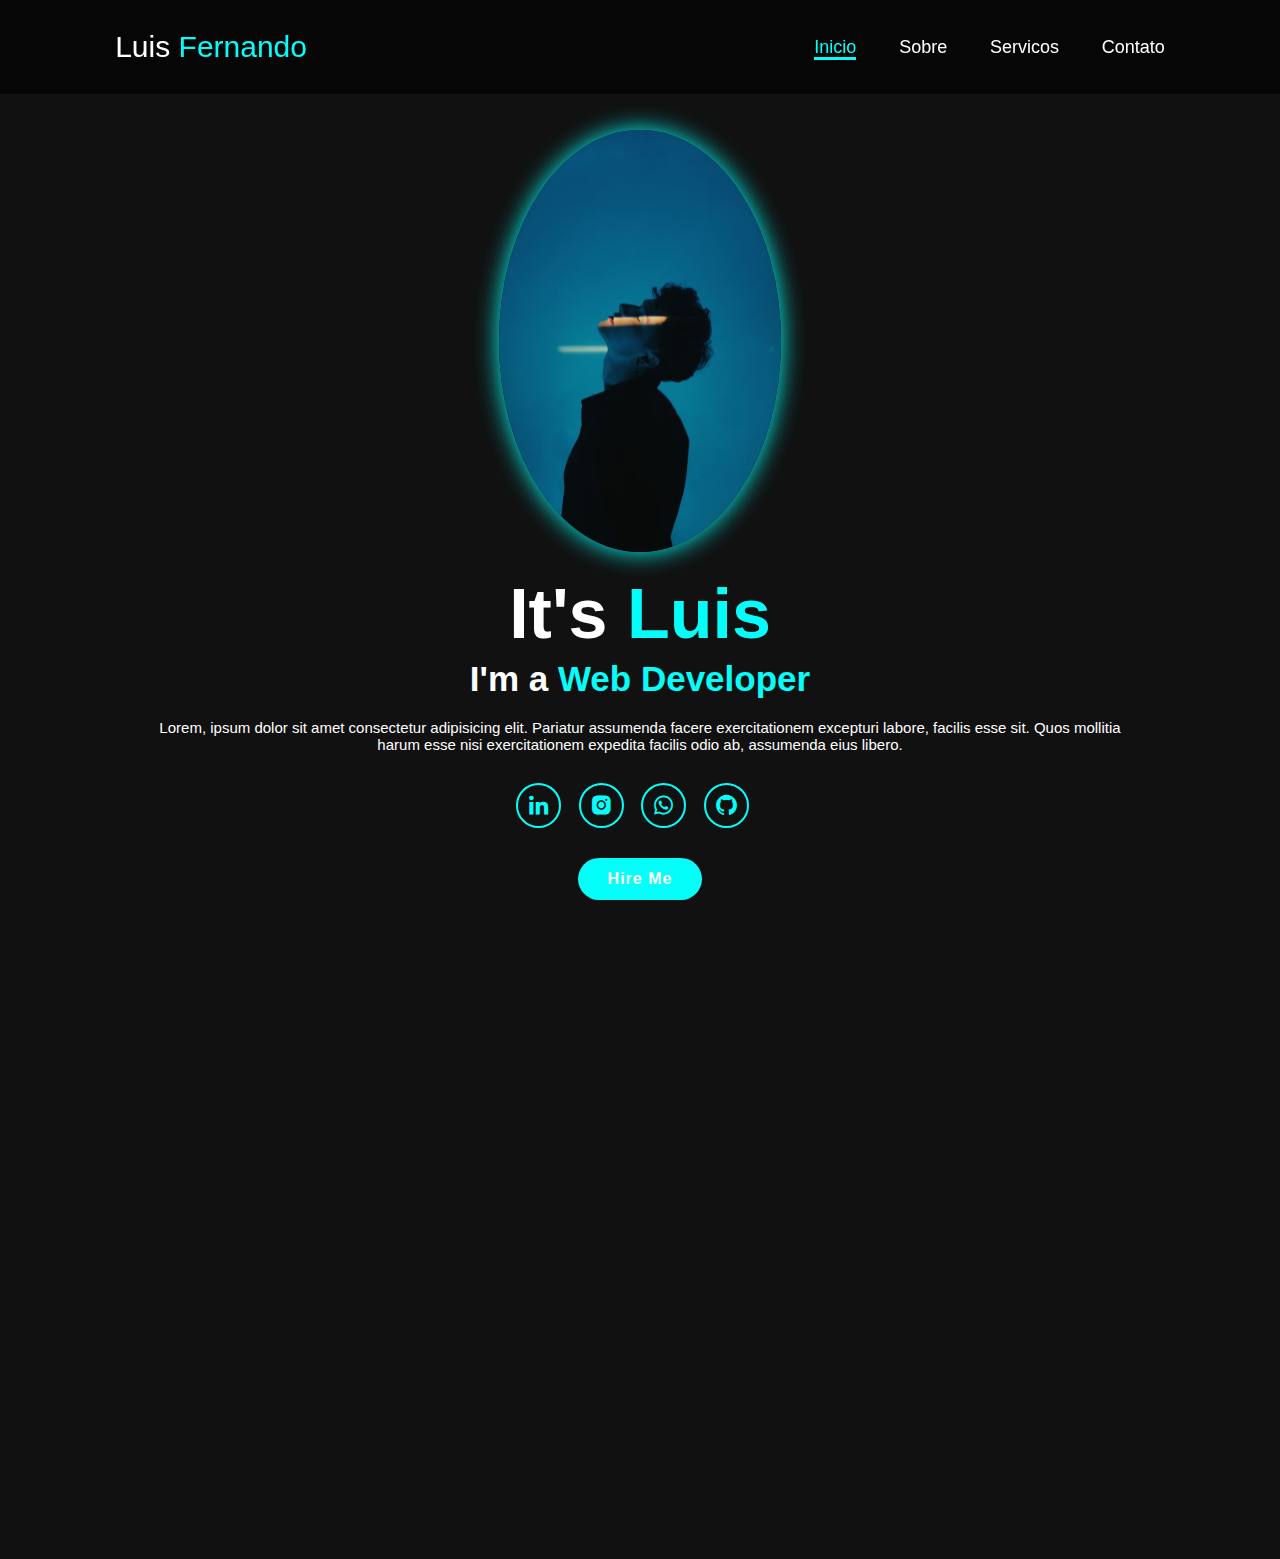
==== index.html @ 47ab7d83 "Portifólio 2.2" ====
<!DOCTYPE html>
<html lang="pt-br">
<head>
    <meta charset="UTF-8">
    <meta name="viewport" content="width=device-width, initial-scale=1.0">
    <title>Portifólio Pessoal</title>
    <link rel="stylesheet" href="./style.css">
    <link href='https://unpkg.com/boxicons@2.1.4/css/boxicons.min.css' rel='stylesheet'>
</head>
<body>
    <header class="header">
        <a href="#home" class="logo">Luis 
        <span>Fernando</span></a>

        <i class='bx bx-menu' id="menu-icon"></i>

        <nav class="navbar">
            <a href="#home" class="active">Inicio</a>
            <a href="#about">Sobre</a>
            <a href="#service">Servicos</a>
            <a href="#contact">Contato</a>

        </nav>
    </header>   
    
    <section class="home" id="home">

        <div class="home-img">
            <img src="./components/img/image.jpg" alt="">
        </div>

        <div class="home-content">
            <h1>It's <span>Luis</span></h1>
            <h3 class="text-animation">
                I'm a <span></span>
            </h3>

            <p>Lorem, ipsum dolor sit amet consectetur adipisicing elit. Pariatur assumenda facere exercitationem excepturi labore, facilis esse sit. Quos mollitia harum esse nisi exercitationem expedita facilis odio ab, assumenda eius libero.</p>

            <div class="social-icons">
                <a href="#"><i class='bx bxl-linkedin'></i></a>
                <a href="#"><i class='bx bxl-instagram-alt' ></i></a>
                <a href="#"><i class='bx bxl-whatsapp' ></i></a>
                <a href="#"><i class='bx bxl-github' ></i></a>
            </div>

            <a href="#" class="btn">Hire Me</a>
        </div>
        
    </section>

    <script> src="./script.js"</script>
</body>
</html>
---- style.css ----
*{
    margin: 0;
    padding: 0;
    box-sizing: border-box;
    text-decoration: none;
    border: none;
    outline: none;
    scroll-behavior: smooth;
    font-family: "Poppin", sans-serif; 
}

:root{
    --bg-color:#111111;
    --second-bg-color:#151515;
    --text-color:white;
    --main-color:#04fffb;
}

html{
    font-size: 62.5%;
    overflow-x: hidden;
}

body{
    background-color: var(--bg-color);
    color: var(--text-color);
}

.header{
    position: fixed;
    top: 0;
    left: 0;
    width: 100%;
    padding: 3rem 9%;
    background: rgba(0,0,0,0.6);
    backdrop-filter: blur(10px);
    display: flex;
    justify-content: space-between;
    align-items: center;
    z-index: 100;
}

.logo{
    font-size: 3rem;
    color: var(--text-color);
    font: 800;
    cursor: pointer;
    transition: 0.3 ease-in-out;
}

.logo:hover{
    transform: scale(1.1);
}

.navbar a{
    font-size: 1.8rem;
    color: #fff;
    margin-left: 4rem;
    font-weight: 500;
    transition: 0.3 ease-in-out;
    border-bottom: 3px solid transparent;
}

.navbar a:hover,
.navbar a.active{
    color: var(--main-color);
    border-bottom: 3px solid var(--main-color);
}

#menu-icon{
    font-size: 3.6rem;
    color: var(--main-color);
    display: none;
}

section{
    min-height: 100vh;
    padding: 10rem 9% 10rem;
}

.home{
    display: flex;
    justify-content: center;
    align-items: center;
    flex-direction: column;
    gap: 1rem;
}

.home-content{
    display: flex;
    justify-content: center;
    align-items: center;
    flex-direction: column;
    text-align: center;
    margin-top: 3rem;
}

span{
    color: var(--main-color);
}

.logo span{
    color: var(--main-color);
}

.home-content h3{
    margin-bottom: 2rem;
    margin-top: 1rem;
    font-size: 3.5rem;
}

.home-content h1{
    font-size: 7rem;
    font-weight: 700;
    margin-top: 1.5rem;
    line-height: 1;
}

.home-img{
    border-radius:50%;
}

.home-img img{
    position: relative;
    top: 3rem;
    width: 22vw;
    border-radius: 50%;
    box-shadow: 0 0 25px var(--main-color);
    cursor: pointer;
    transition: 0.4s ease-in-out;
}

.home-img img:hover{
    box-shadow: 0 0 50px var(--main-color),
                0 0 100px var(--main-color)    
}

.home-content p{
    font-size: 1.5rem;
    font-weight: 500;
    max-width: 1000px;
}

.social-icons a{
    display: inline-flex;
    justify-content: center;
    align-items: center;
    width: 4.5rem;
    height: 4.5rem;
    background: transparent;
    border: 0.2rem solid var(--main-color);
    font-size: 2.5rem;
    border-radius: 50%;
    color: var(--main-color);
    margin: 3rem 1.5rem 3rem 0;
    transition: 0.3s ease-in-out;
}

.social-icons a:hover{
    color: #fff;
    transform: scale(1.3) translateY(-5px);
    box-shadow: 0 0 25px var(--main-color);
   background-color: var();
}

.btn{
    display: inline-block;
    padding: 1rem 2.8rem;
    background: var(--main-color);
    border-radius: 4rem;
    font-size: 1.6rem;
    color: #fff;
    border: 2px solid transparent;
    letter-spacing: 0.1rem;
    font-weight: 600;
    transition: 0.3s ease-in-out;
    cursor: pointer;
}

.btn:hover{
    transform: scale(1.05);
    box-shadow: 0 0 25px var(--main-color);
}

.text-animation{
    font-size: 34px;
    font-weight: 600;
    min-width: 280px;
}

.text-animation:span{
    position: relative;
}

.text-animation span:before{
    content: 'Web Developer';
    color: var(--main-color);
    animation: words 20s infinite;
}

.text-animation span:after{
    content: "";
    background-color: var(--bg-color);
    position: absolute;
    width: calc(100%+8px);
    height: 100%;
    border-left: 3px solid var(--bg-color);
    right:-8px;
    animation: cursor 0.6s infinite, typing 20s steps (25) infinite ;
}

@keyframes cursor{
    to{
        border-left: 2px solid var(--main-color);
    }
}

@keyframes words{
    0%,
    20%{
        content:'Front End';
    }
    21%,
    40%{
        content: "Grapphic Designer";
    }
    41%,
    60%{
        content: "UI / UX Designer";
    }
    61%,
    80%{
        content: "Content Manager";
    }
    81%,
    100%{
        content: "Software Tester";
    }
}

@keyframes typing{
    10%,
    15%,
    30%,
    35%,
    50%,
    55%,
    70%,
    90%,
    95%{
        width: 0;
    }
    5%,
    20%,
    25%,
    40%,
    45%,
    60%,
    65%,
    80%,
    85%{
        width: calc(100% + 8px);
    }
}
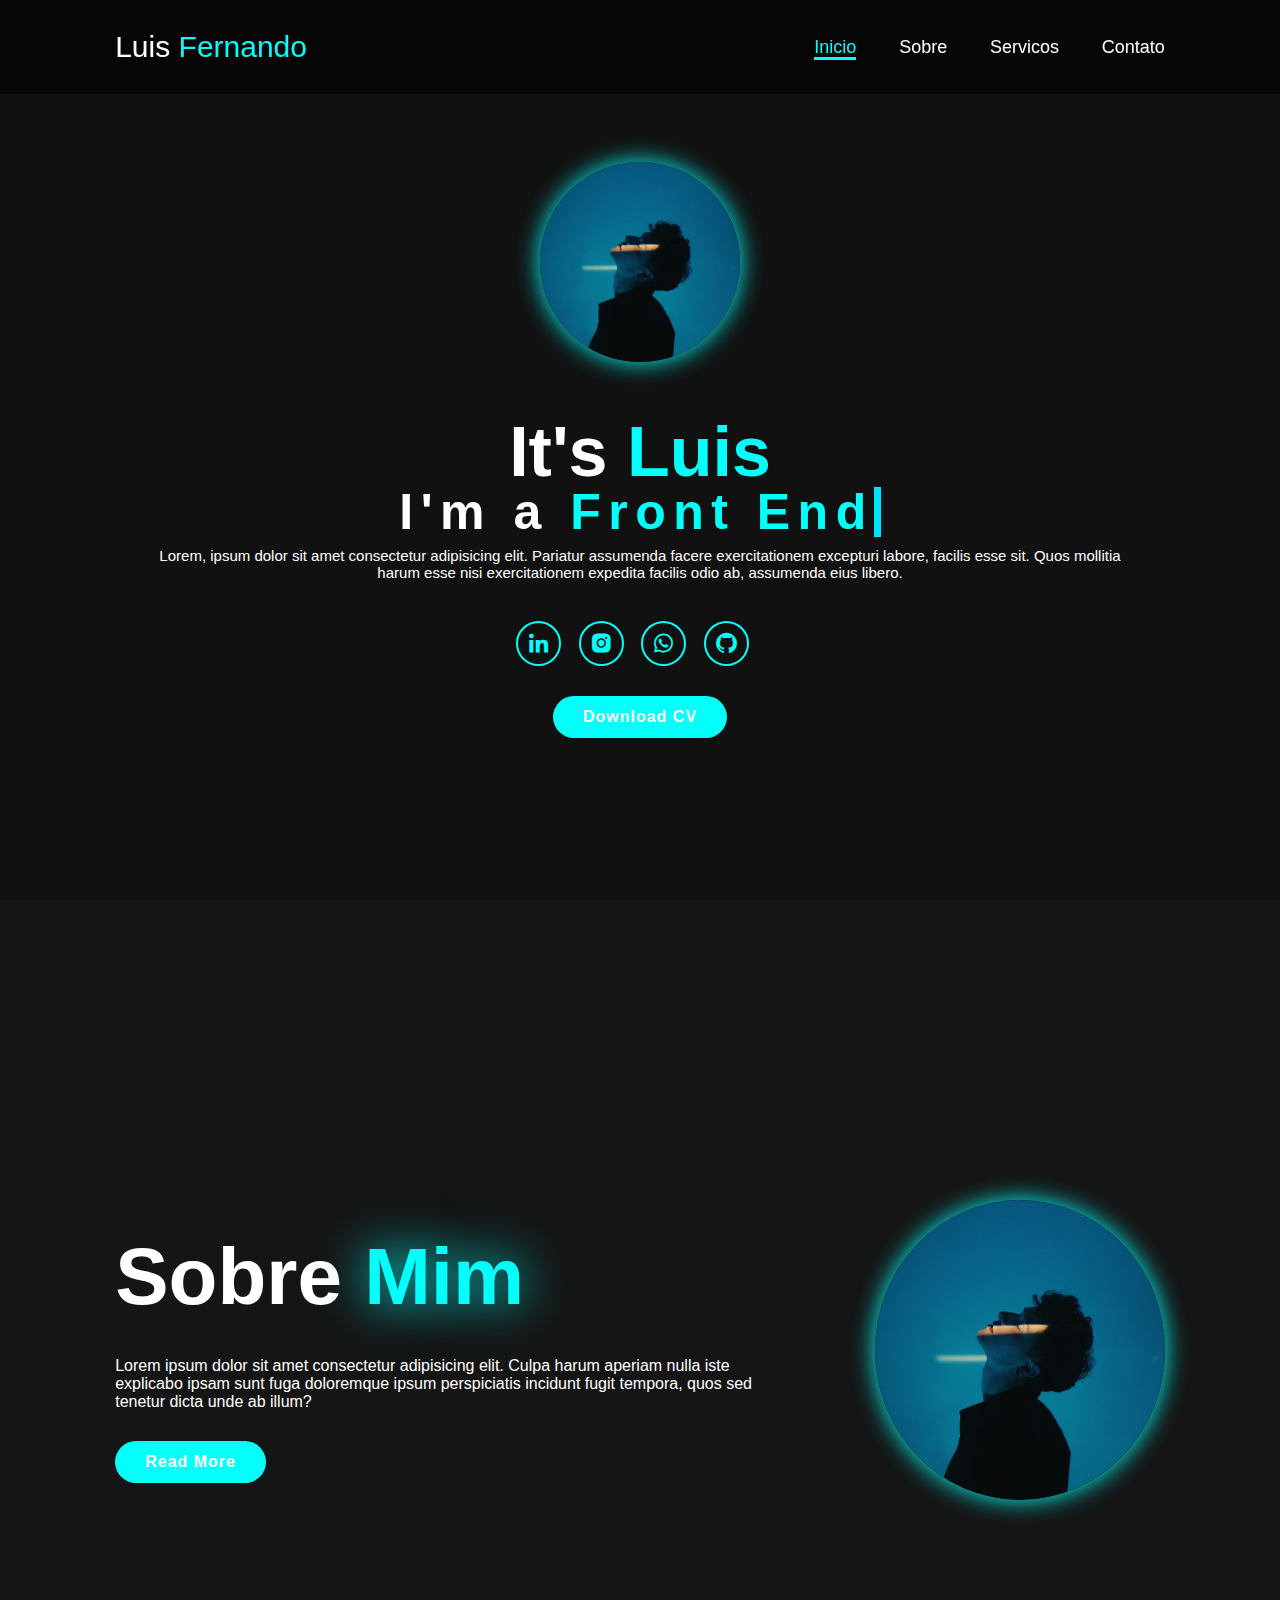
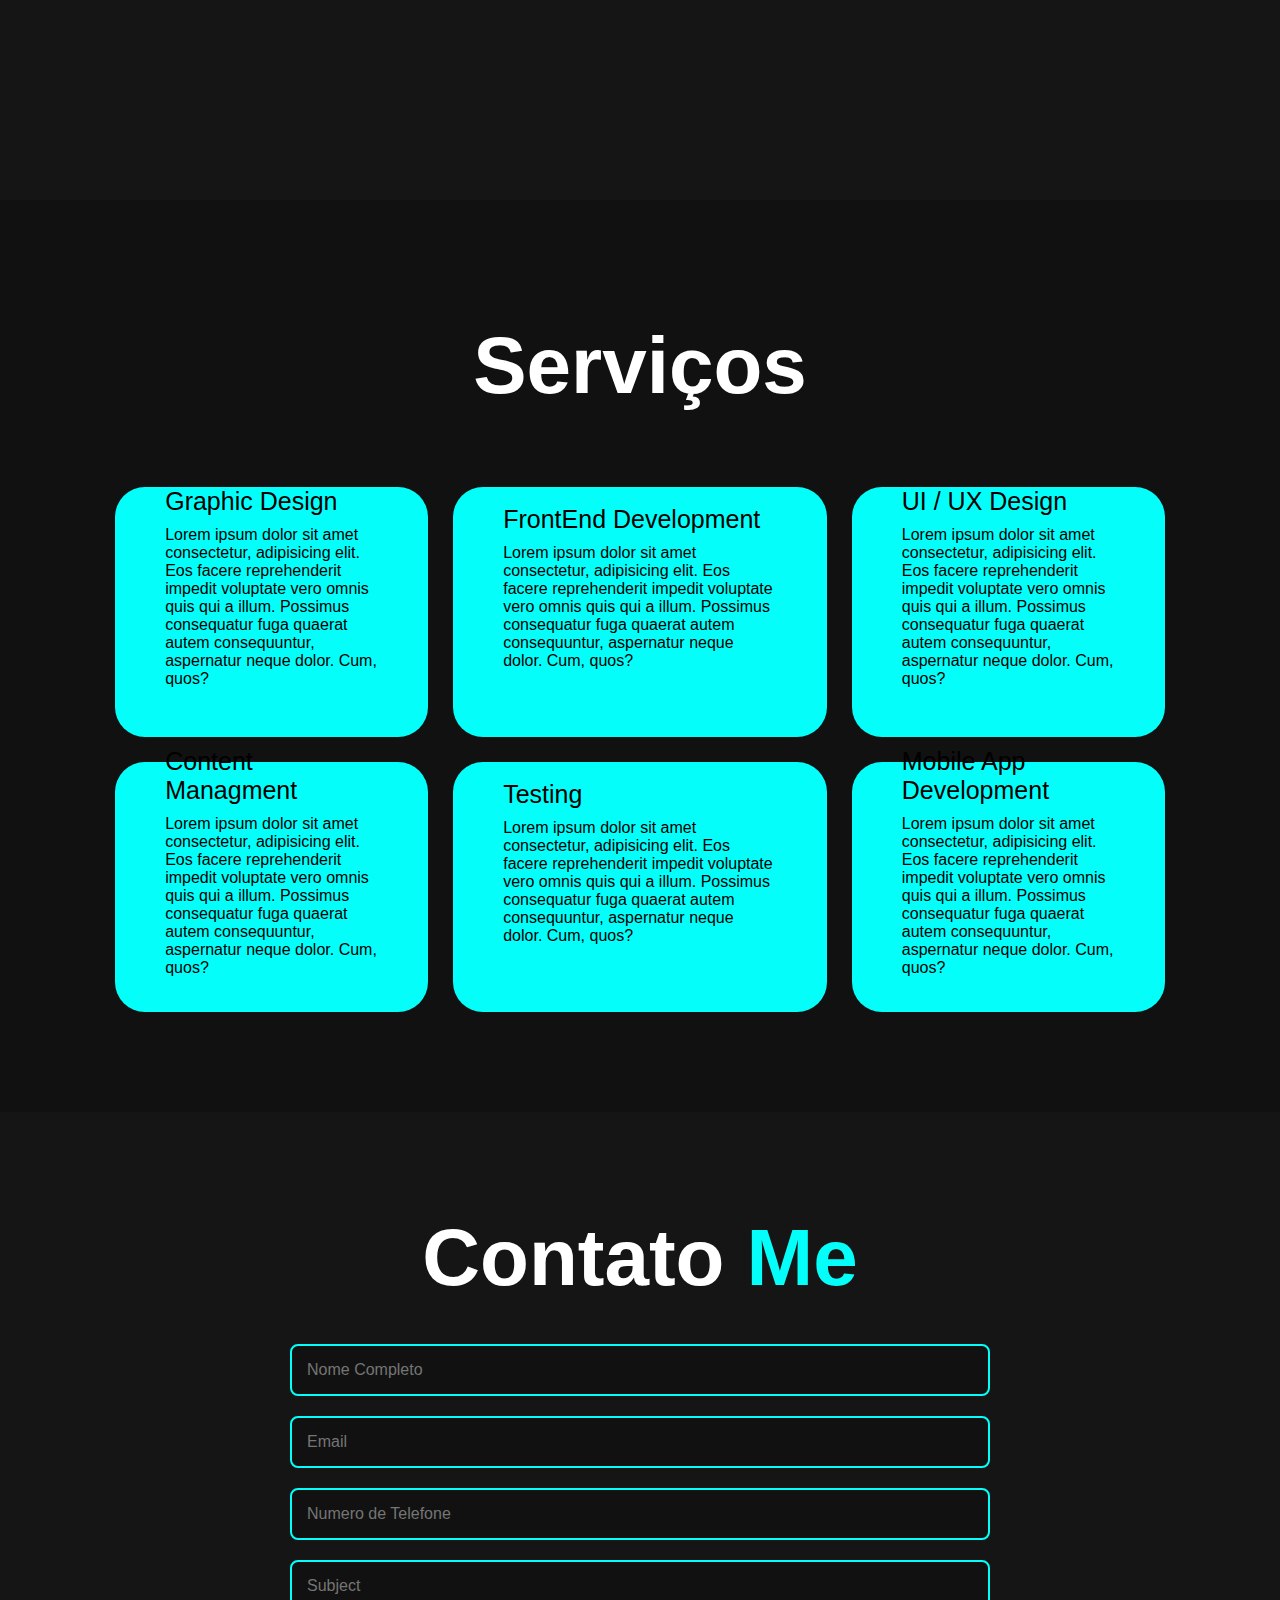
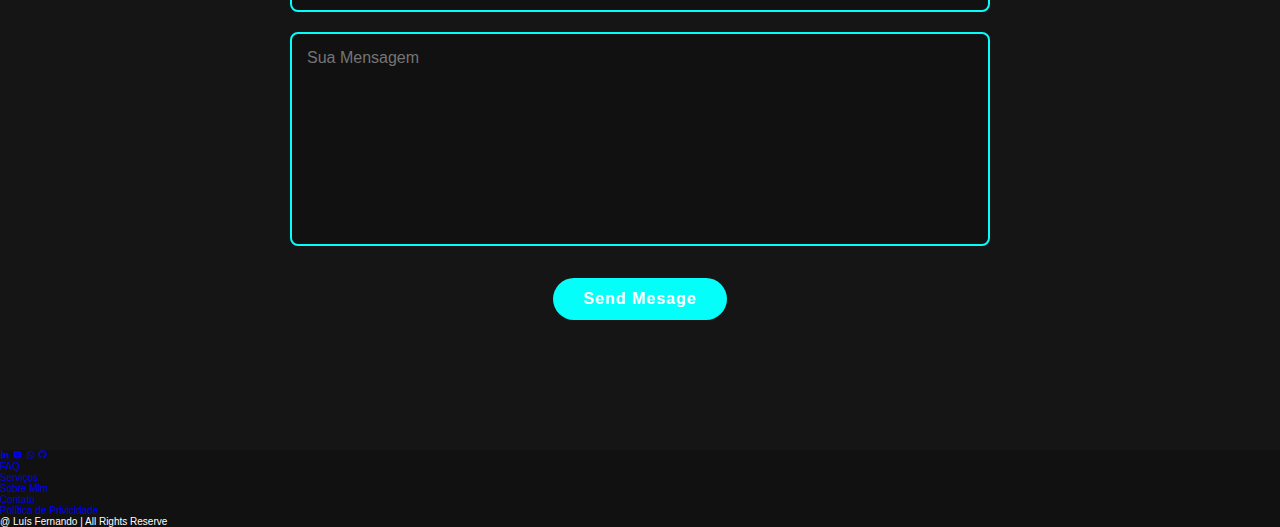
==== commit 2dc27675: "Portifolio 2.4" ====
--- a/index.html
+++ b/index.html
@@ -31,10 +31,10 @@
 
         <div class="home-content">
             <h1>It's <span>Luis</span></h1>
-            <h3 class="text-animation">
-                I'm a <span></span>
-            </h3>
-
+            <div class="text-animation">
+                <h1>I'm a<span> Front End</span></h1>
+            </div>
+           
             <p>Lorem, ipsum dolor sit amet consectetur adipisicing elit. Pariatur assumenda facere exercitationem excepturi labore, facilis esse sit. Quos mollitia harum esse nisi exercitationem expedita facilis odio ab, assumenda eius libero.</p>
 
             <div class="social-icons">
@@ -44,11 +44,137 @@
                 <a href="#"><i class='bx bxl-github' ></i></a>
             </div>
 
-            <a href="#" class="btn">Hire Me</a>
+            <a href="#" class="btn">Download CV</a>
         </div>
         
     </section>
 
+    <section class="about" id="about">
+        <div class="about-content">
+            <h2 class="heading">Sobre <span>Mim</span></h2>
+            <h3 class="text-animation">
+                <span></span>
+            </h3>
+            <p>Lorem ipsum dolor sit amet consectetur adipisicing elit. Culpa harum aperiam nulla iste explicabo ipsam sunt fuga doloremque ipsum perspiciatis incidunt fugit tempora, quos sed tenetur dicta unde ab illum?</p>
+            <a href="#" class="btn"> Read More</a>
+        </div>
+        <div class="about-img">
+            <img src="./components/img/image.jpg" alt="">
+        </div>
+    </section>
+                    
+    <section class="services" id="services">
+        <br><h2 class="servicos"> Serviços</h2></br>
+        <div class="services-container">
+            <div class="services-box">
+                <div class="services-info">
+                    <h4>Graphic Design</h4>
+                    <p>Lorem ipsum dolor sit amet consectetur, adipisicing elit. Eos facere reprehenderit impedit voluptate vero omnis quis qui a illum. Possimus consequatur fuga quaerat autem consequuntur, aspernatur neque dolor. Cum, quos?</p>
+                </div>
+            </div>
+        </div>
+
+        <div class="services-container">
+            <div class="services-box">
+                <div class="services-info">
+                    <h4>FrontEnd Development</h4>
+                    <p>Lorem ipsum dolor sit amet consectetur, adipisicing elit. Eos facere reprehenderit impedit voluptate vero omnis quis qui a illum. Possimus consequatur fuga quaerat autem consequuntur, aspernatur neque dolor. Cum, quos?</p>
+                </div>
+            </div>
+        </div>
+
+        <div class="services-container">
+            <div class="services-box">
+                <div class="services-info">
+                    <h4>UI / UX Design</h4>
+                    <p>Lorem ipsum dolor sit amet consectetur, adipisicing elit. Eos facere reprehenderit impedit voluptate vero omnis quis qui a illum. Possimus consequatur fuga quaerat autem consequuntur, aspernatur neque dolor. Cum, quos?</p>
+                </div>
+            </div>
+        </div>
+
+        <div class="services-container">
+            <div class="services-box">
+                <div class="services-info">
+                    <h4>Content Managment</h4>
+                    <p>Lorem ipsum dolor sit amet consectetur, adipisicing elit. Eos facere reprehenderit impedit voluptate vero omnis quis qui a illum. Possimus consequatur fuga quaerat autem consequuntur, aspernatur neque dolor. Cum, quos?</p>
+                </div>
+            </div>
+        </div>
+
+        <div class="services-container">
+            <div class="services-box">
+                <div class="services-info">
+                    <h4>Testing</h4>
+                    <p>Lorem ipsum dolor sit amet consectetur, adipisicing elit. Eos facere reprehenderit impedit voluptate vero omnis quis qui a illum. Possimus consequatur fuga quaerat autem consequuntur, aspernatur neque dolor. Cum, quos?</p>
+                </div>
+            </div>
+        </div>
+
+        <div class="services-container">
+            <div class="services-box">
+                <div class="services-info">
+                    <h4>Mobile App Development</h4>
+                    <p>Lorem ipsum dolor sit amet consectetur, adipisicing elit. Eos facere reprehenderit impedit voluptate vero omnis quis qui a illum. Possimus consequatur fuga quaerat autem consequuntur, aspernatur neque dolor. Cum, quos?</p>
+                </div>
+            </div>
+        </div>
+    </section>
+
+    <section class="contact" id="contact">
+
+        <h2 class="heading">Contato <span>Me</span></h2>
+
+        <form action="#">
+            <div class="input-box">
+                <input type="text" placeholder="Nome Completo">
+                <input type="email" placeholder="Email">
+            </div>
+
+            <div class="input-box">
+                <input type="number" placeholder="Numero de Telefone">
+                <input type="text" placeholder="Subject">
+            </div>
+
+            <textarea name="" id="" cols="30" rows="10" 
+            placeholder="Sua Mensagem"></textarea>
+            <input type="submit" value="Send Mesage" class="btn">
+        </form>
+    </section>
+
+    <footer class="footer">
+        <div class="social">
+            <a href="#"><i class='bx bxl-linkedin'></i></a>
+                <a href="#"><i class='bx bxl-instagram-alt' ></i></a>
+                <a href="#"><i class='bx bxl-whatsapp' ></i></a>
+                <a href="#"><i class='bx bxl-github' ></i></a>
+        </div>
+
+        <ul class="list">
+           <li>
+            <a href="#">FAQ</a>
+           </li>
+
+           <li>
+            <a href="#">Serviços</a>
+           </li>
+
+           <li>
+            <a href="#">Sobre Mim</a>
+           </li>
+
+           <li>
+            <a href="#">Contato</a>
+           </li>
+
+           <li>
+            <a href="#">Política de Privicidade</a>
+           </li>
+        </ul>
+        <p class="copyright">
+            @ Luís Fernando |  All Rights Reserve
+        </p>
+    </footer>
+
     <script> src="./script.js"</script>
 </body>
 </html>--- a/style.css
+++ b/style.css
@@ -1,4 +1,4 @@
-*{
+* {
     margin: 0;
     padding: 0;
     box-sizing: border-box;
@@ -6,33 +6,33 @@
     border: none;
     outline: none;
     scroll-behavior: smooth;
-    font-family: "Poppin", sans-serif; 
-}
-
-:root{
-    --bg-color:#111111;
-    --second-bg-color:#151515;
-    --text-color:white;
-    --main-color:#04fffb;
-}
-
-html{
+    font-family: "Poppin", sans-serif;
+}
+
+:root {
+    --bg-color: #111111;
+    --second-bg-color: #151515;
+    --text-color: white;
+    --main-color: #04fffb;
+}
+
+html {
     font-size: 62.5%;
     overflow-x: hidden;
 }
 
-body{
+body {
     background-color: var(--bg-color);
     color: var(--text-color);
 }
 
-.header{
+.header {
     position: fixed;
     top: 0;
     left: 0;
     width: 100%;
     padding: 3rem 9%;
-    background: rgba(0,0,0,0.6);
+    background: rgba(0, 0, 0, 0.6);
     backdrop-filter: blur(10px);
     display: flex;
     justify-content: space-between;
@@ -40,7 +40,7 @@
     z-index: 100;
 }
 
-.logo{
+.logo {
     font-size: 3rem;
     color: var(--text-color);
     font: 800;
@@ -48,11 +48,11 @@
     transition: 0.3 ease-in-out;
 }
 
-.logo:hover{
+.logo:hover {
     transform: scale(1.1);
 }
 
-.navbar a{
+.navbar a {
     font-size: 1.8rem;
     color: #fff;
     margin-left: 4rem;
@@ -62,23 +62,23 @@
 }
 
 .navbar a:hover,
-.navbar a.active{
+.navbar a.active {
     color: var(--main-color);
     border-bottom: 3px solid var(--main-color);
 }
 
-#menu-icon{
+#menu-icon {
     font-size: 3.6rem;
     color: var(--main-color);
     display: none;
 }
 
-section{
+section {
     min-height: 100vh;
     padding: 10rem 9% 10rem;
 }
 
-.home{
+.home {
     display: flex;
     justify-content: center;
     align-items: center;
@@ -86,7 +86,7 @@
     gap: 1rem;
 }
 
-.home-content{
+.home-content {
     display: flex;
     justify-content: center;
     align-items: center;
@@ -95,53 +95,56 @@
     margin-top: 3rem;
 }
 
-span{
-    color: var(--main-color);
-}
-
-.logo span{
-    color: var(--main-color);
-}
-
-.home-content h3{
+span {
+    color: var(--main-color);
+}
+
+.logo span {
+    color: var(--main-color);
+}
+
+.home-content h3 {
     margin-bottom: 2rem;
     margin-top: 1rem;
     font-size: 3.5rem;
 }
 
-.home-content h1{
+.home-content h1 {
     font-size: 7rem;
     font-weight: 700;
     margin-top: 1.5rem;
     line-height: 1;
 }
 
-.home-img{
-    border-radius:50%;
-}
-
-.home-img img{
-    position: relative;
-    top: 3rem;
-    width: 22vw;
-    border-radius: 50%;
+.home-img {
+    width: 200px; /* Define o tamanho do container da imagem */
+    height: 200px; /* Define o tamanho do container da imagem */
+    overflow: hidden; /* Garante que a imagem se ajuste ao container */
+    border-radius: 50%; /* Torna o container circular */
     box-shadow: 0 0 25px var(--main-color);
+    transition: 0.4s ease-in-out;
+}
+
+.home-img img {
+    width: 100%; /* Garante que a imagem ocupe todo o container */
+    height: 100%; 
+    object-fit: cover; 
     cursor: pointer;
-    transition: 0.4s ease-in-out;
-}
-
-.home-img img:hover{
+}
+
+.home-img:hover{
     box-shadow: 0 0 50px var(--main-color),
-                0 0 100px var(--main-color)    
-}
-
-.home-content p{
+                0 0 100px var(--main-color);
+}
+
+.home-content p {
     font-size: 1.5rem;
     font-weight: 500;
     max-width: 1000px;
-}
-
-.social-icons a{
+    padding: 10px;
+}
+
+.social-icons a {
     display: inline-flex;
     justify-content: center;
     align-items: center;
@@ -156,14 +159,14 @@
     transition: 0.3s ease-in-out;
 }
 
-.social-icons a:hover{
+.social-icons a:hover {
     color: #fff;
     transform: scale(1.3) translateY(-5px);
     box-shadow: 0 0 25px var(--main-color);
-   background-color: var();
-}
-
-.btn{
+    background-color: var();
+}
+
+.btn {
     display: inline-block;
     padding: 1rem 2.8rem;
     background: var(--main-color);
@@ -177,88 +180,221 @@
     cursor: pointer;
 }
 
-.btn:hover{
+.btn:hover {
     transform: scale(1.05);
     box-shadow: 0 0 25px var(--main-color);
 }
 
-.text-animation{
-    font-size: 34px;
-    font-weight: 600;
-    min-width: 280px;
-}
-
-.text-animation:span{
-    position: relative;
-}
-
-.text-animation span:before{
-    content: 'Web Developer';
-    color: var(--main-color);
-    animation: words 20s infinite;
-}
-
-.text-animation span:after{
-    content: "";
+.text-animation h1 {
+    font-size: 50px;
+    overflow: hidden;
+    /* Ensures the content is hidden until revealed */
+    border-right: .15em solid rgb(0, 225, 255);
+    /* Cursor effect */
+    white-space: nowrap;
+    /* Prevents text from wrapping */
+    margin: 0 auto;
+    /* Keeps the element centered */
+    letter-spacing: .15em;
+    /* Adds some space between letters */
+    animation: typing 3.5s steps(30, end), blink-caret 0.75s step-end 6, cursor-fade 1s forwards 4.5s;
+}
+
+@keyframes typing {
+    from {
+        width: 0;
+    }
+
+    to {
+        width: 100%;
+    }
+}
+
+@keyframes blink-caret {
+
+    from,
+    to {
+        border-color: transparent;
+    }
+
+    50% {
+        border-color: rgb(0, 213, 255);
+    }
+}
+
+@keyframes cursor-fade {
+    from {
+        border-right-color: var(--main-color);
+    }
+
+    to {
+        border-right-color: transparent;
+    }
+}
+
+.about {
+    display: flex;
+    justify-content: center;
+    align-items: center;
+    gap: 10rem;
+    background: var(--second-bg-color);
+    color: #fff;
+}
+
+.about h2 span {
+    color: var(--main-color);
+    text-shadow: 0 0 50px var(--main-color);
+}
+
+.about-img {
+    width: 50vw; /* Define o tamanho do container como 50% da largura da viewport */
+    height: 50vw; /* Define a altura do container como 50% da largura da viewport */
+    max-width: 300px; /* Define o tamanho máximo do container */
+    max-height: 300px; 
+    overflow: hidden; /* Garante que a imagem se ajuste ao container */
+    border-radius: 50%; /* Torna o container circular */
+    box-shadow: 0 0 25px var(--main-color);
+    transition: 0.4s ease-in-out;
+}
+
+.about-img img {
+    width: 100%; /* Garante que a imagem ocupe todo o container */
+    height: 100%;
+    border-radius: 50%;
+    object-fit: cover; 
+}
+
+.about-img:hover{
+    box-shadow: 0 0 50px var(--main-color),
+                0 0 100px var(--main-color);
+}
+
+@media (max-width: 600px) {
+    .about-img {
+      width: 80vw; /* Ajusta o tamanho do container para 80% da largura da viewport em telas menores */
+      height: 80vw; /* Ajusta a altura do container para 80% da largura da viewport em telas menores */
+    }
+  }
+
+.heading{
+    text-align: center;
+    font-size: 8rem;
+}
+
+.about-content h2{
+    text-align: left;
+    line-height: 1.5;
+}
+
+.about-content h3{
+    font-size: 2.6rem;
+}
+
+.about-content p{
+    font-size: 1.6rem;
+    margin: 2rem 0 3rem;
+}
+
+::-webkit-scrollbar{
+    width: 5px;
+}
+
+::-webkit-scrollbar-thumb{
+    background-color: var(--main-color);
+}
+
+::-webkit-scrollbar-track{
     background-color: var(--bg-color);
-    position: absolute;
-    width: calc(100%+8px);
-    height: 100%;
-    border-left: 3px solid var(--bg-color);
-    right:-8px;
-    animation: cursor 0.6s infinite, typing 20s steps (25) infinite ;
-}
-
-@keyframes cursor{
-    to{
-        border-left: 2px solid var(--main-color);
-    }
-}
-
-@keyframes words{
-    0%,
-    20%{
-        content:'Front End';
-    }
-    21%,
-    40%{
-        content: "Grapphic Designer";
-    }
-    41%,
-    60%{
-        content: "UI / UX Designer";
-    }
-    61%,
-    80%{
-        content: "Content Manager";
-    }
-    81%,
-    100%{
-        content: "Software Tester";
-    }
-}
-
-@keyframes typing{
-    10%,
-    15%,
-    30%,
-    35%,
-    50%,
-    55%,
-    70%,
-    90%,
-    95%{
-        width: 0;
-    }
-    5%,
-    20%,
-    25%,
-    40%,
-    45%,
-    60%,
-    65%,
-    80%,
-    85%{
-        width: calc(100% + 8px);
-    }
-}+    width: 50px;
+}
+
+.servicos{
+    margin: 20px;
+    text-align: center;
+    font-size: 8rem;
+}
+.services{
+    display: grid;
+    grid-template-columns: repeat(3,1fr);
+    align-items: center;
+    gap: 2.5rem;
+}
+
+.services h2{
+    margin-bottom: 5rem;
+    color: #fff;
+}
+
+.services-box{
+    background-color: var(--main-color);
+    color: #000;
+    height: 250px;
+    border-radius: 3rem;
+    cursor: pointer;
+    transition: 0.3s ease-in-out;
+}
+
+.services-box:hover{
+    background: rgb(0, 0, 0);
+    color: var(--main-color);
+    transform: scale(1.03);
+}
+
+.services-box .services-info{
+    display: flex;
+    flex-direction: column;
+    text-align: left;
+    max-height: 200px;
+    justify-content: center;
+    align-items: baseline;
+    padding: 5rem;
+}
+
+.services-info h4{
+    font-size: 2.5rem;
+    font-weight: 500;
+    margin-bottom: 1rem;
+}
+
+.services-info p{
+    font-size: 1.6rem;
+}
+
+.contact{
+    background-color: var(--second-bg-color);
+}
+
+.contact h2{
+    margin-bottom: 3rem;
+    color: #fff;
+}
+
+.contact form{
+    max-width: 70rem;
+    margin: 1rem auto;
+    text-align: center;
+    margin-bottom: 3rem;
+}
+
+.contact form .input-box{
+    display: flex;
+    justify-content: center;
+    flex-wrap: wrap;
+}
+
+.contact form .input-box input,
+.contact form textarea{
+    width: 100%;
+    padding: 1.5rem;
+    font-size: 1.6rem;
+    color: var(--text-color);
+    background: var(--bg-color);
+    border-radius: 0.8rem;
+    border: 2px solid var(--main-color);
+    margin: 1rem 0;
+    resize: none;
+}
+
+.contact form .btn{
+    margin-top: 2rem;
+}
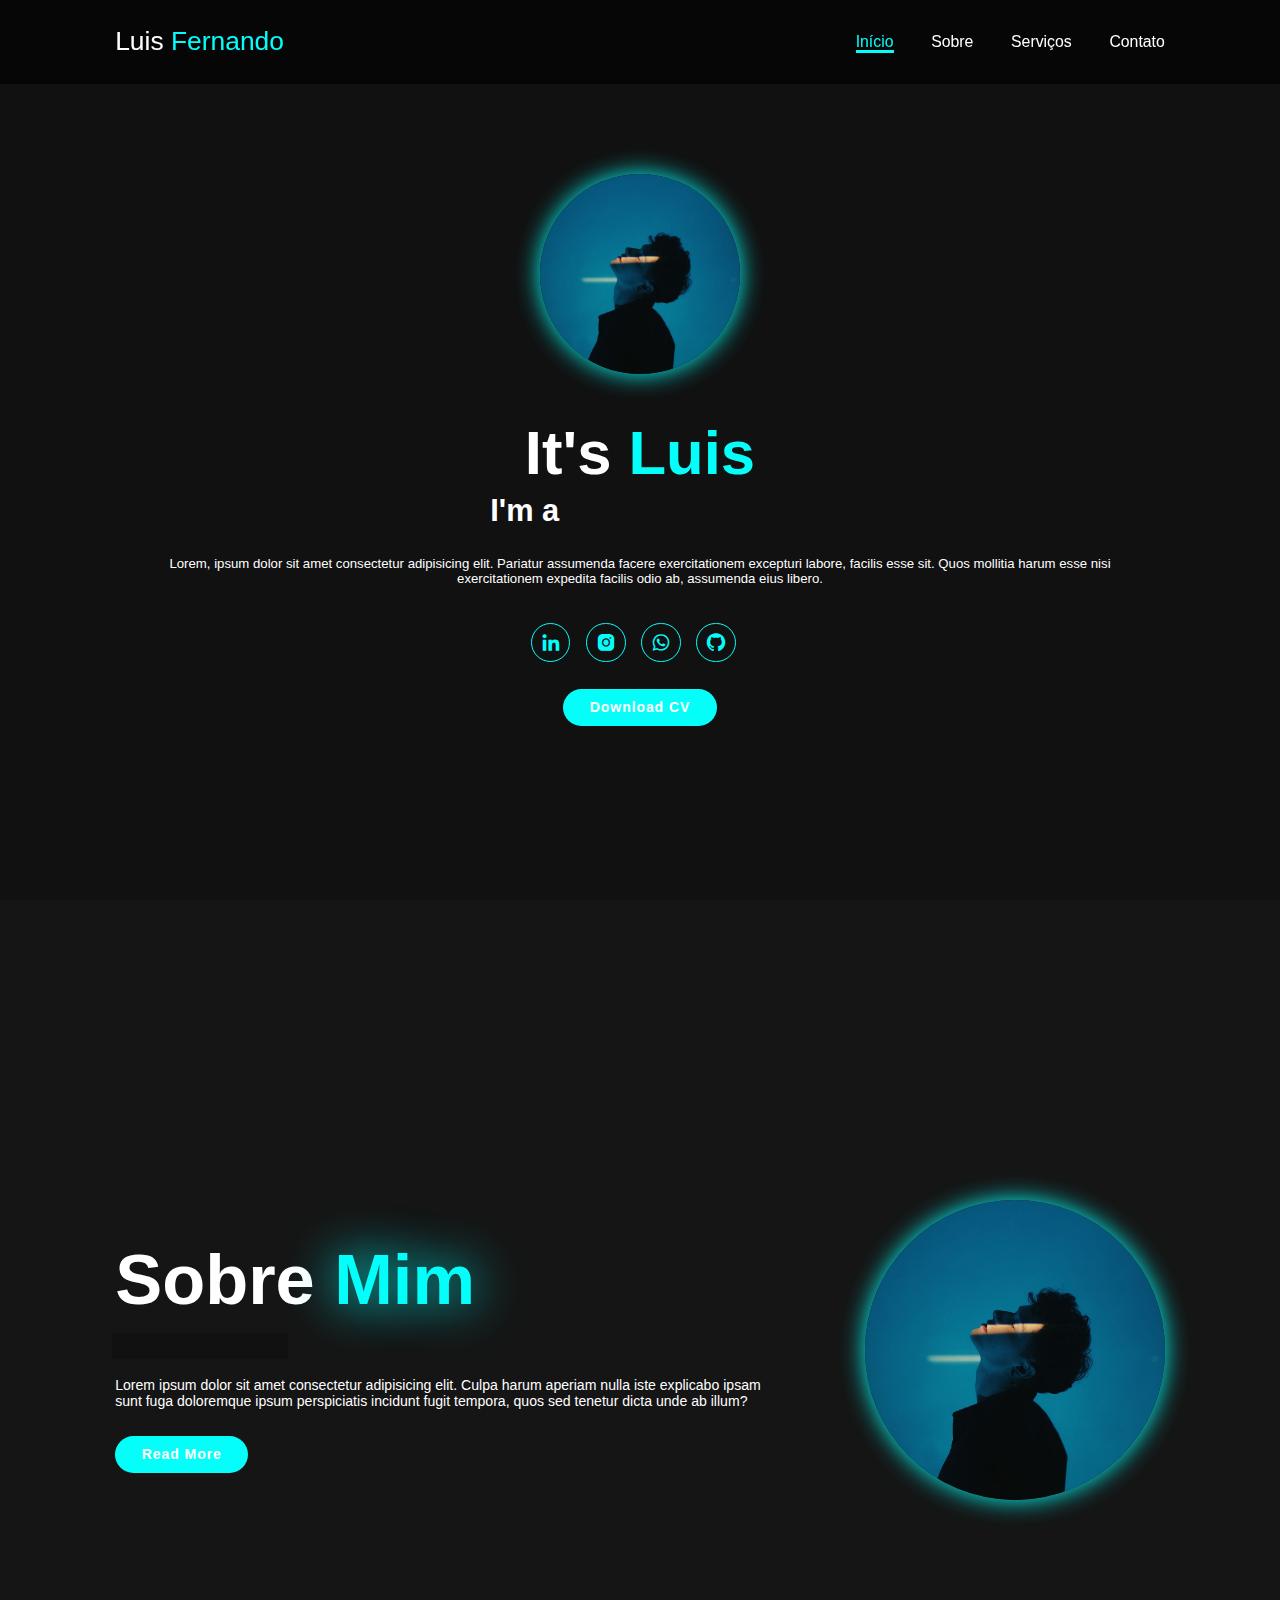
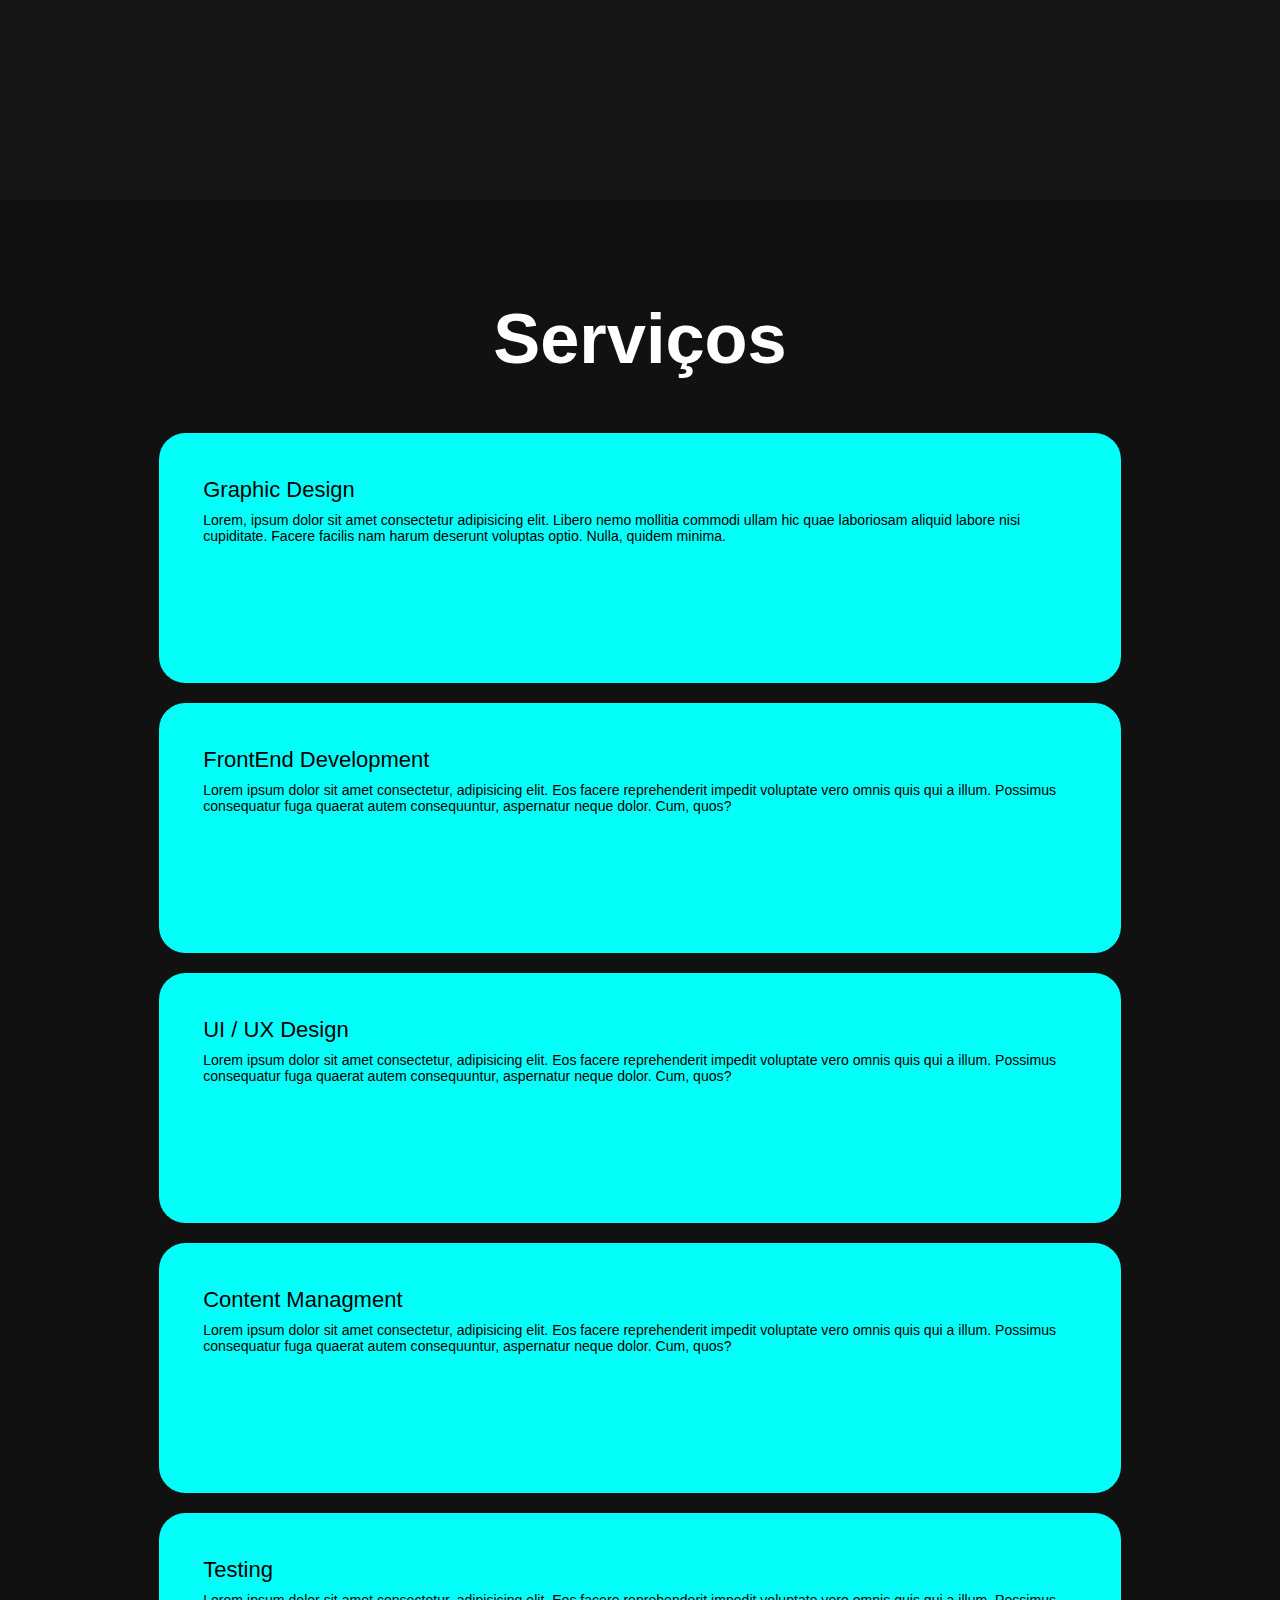
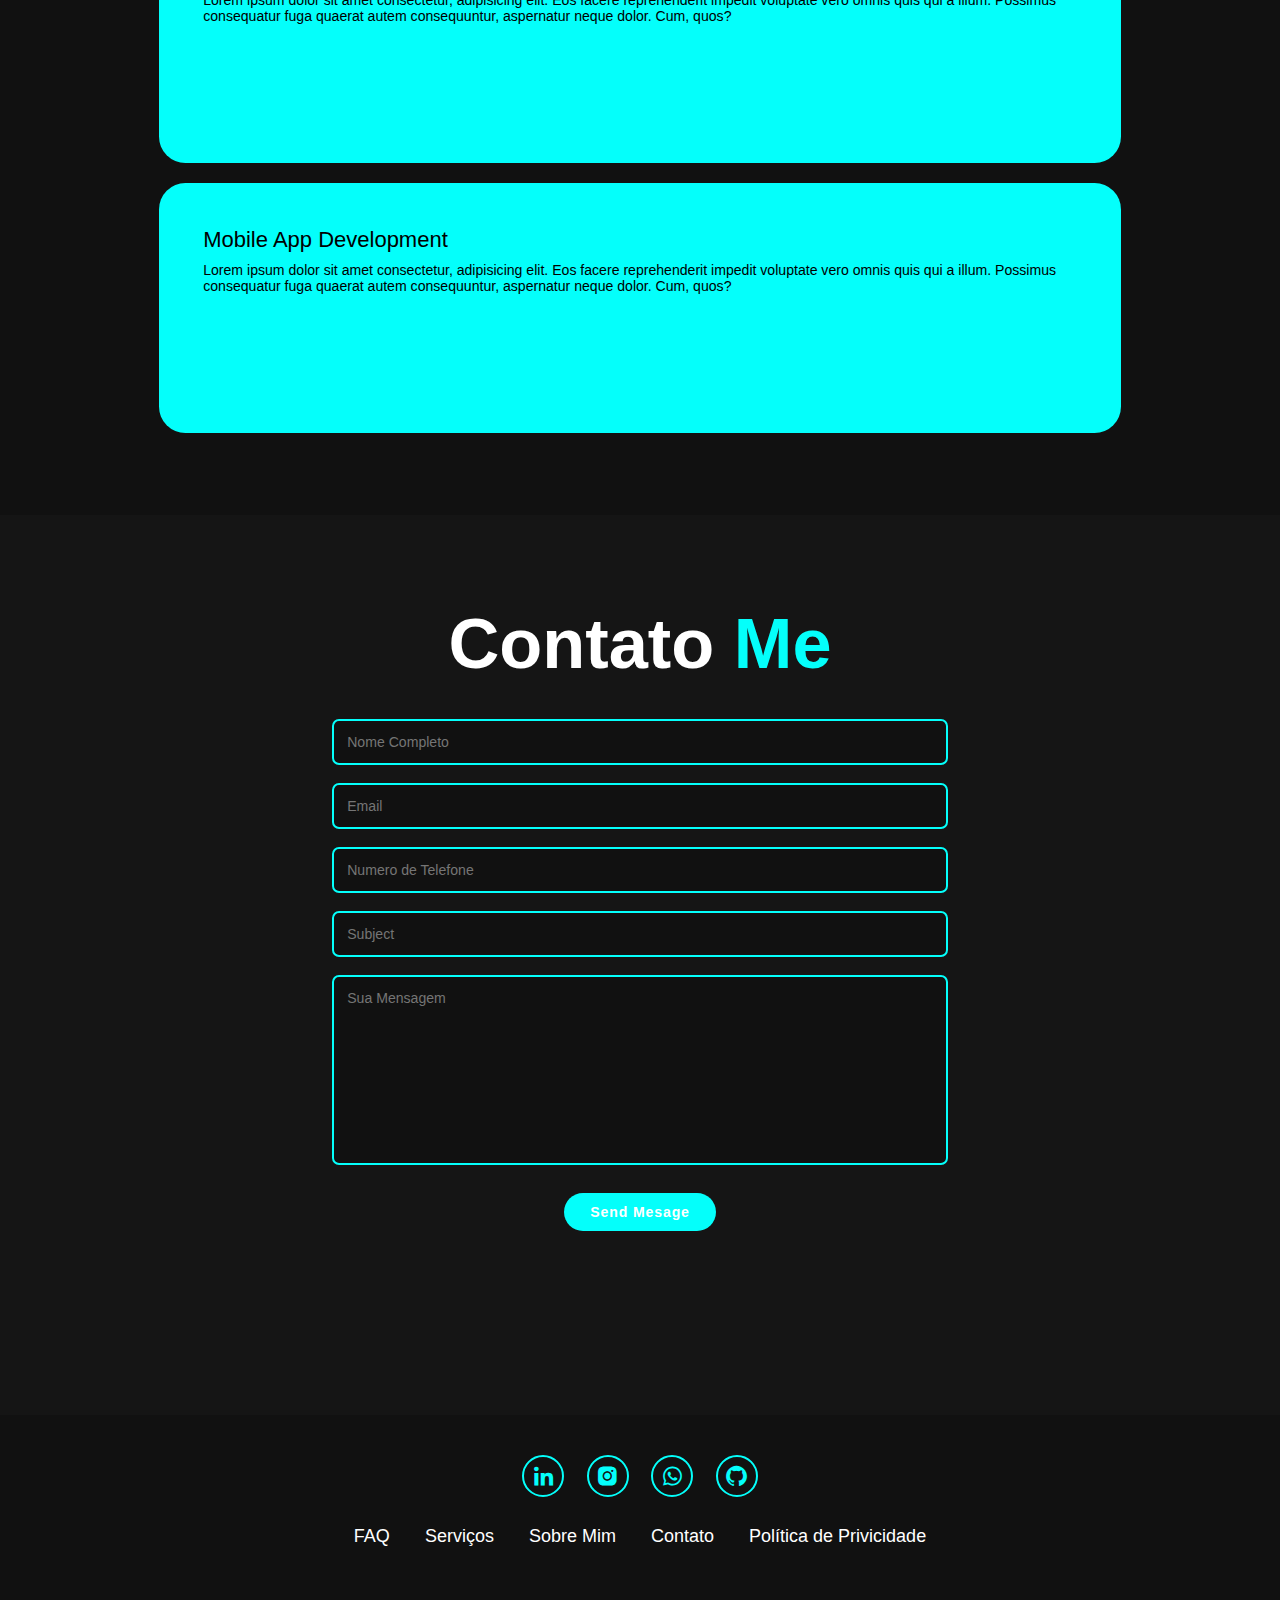
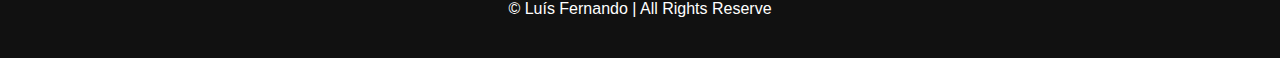
==== commit 31fd078c: "Portifolio 2.6" ====
--- a/index.html
+++ b/index.html
@@ -15,9 +15,9 @@
         <i class='bx bx-menu' id="menu-icon"></i>
 
         <nav class="navbar">
-            <a href="#home" class="active">Inicio</a>
+            <a href="#home" class="active">Início</a>
             <a href="#about">Sobre</a>
-            <a href="#service">Servicos</a>
+            <a href="#services">Serviços</a>
             <a href="#contact">Contato</a>
 
         </nav>
@@ -31,9 +31,9 @@
 
         <div class="home-content">
             <h1>It's <span>Luis</span></h1>
-            <div class="text-animation">
-                <h1>I'm a<span> Front End</span></h1>
-            </div>
+            <h3 class="text-animation">
+                I'm a <span></span>
+            </h3>
            
             <p>Lorem, ipsum dolor sit amet consectetur adipisicing elit. Pariatur assumenda facere exercitationem excepturi labore, facilis esse sit. Quos mollitia harum esse nisi exercitationem expedita facilis odio ab, assumenda eius libero.</p>
 
@@ -64,12 +64,12 @@
     </section>
                     
     <section class="services" id="services">
-        <br><h2 class="servicos"> Serviços</h2></br>
+        <br><h2 class="heading"> Serviços</h2></br>
         <div class="services-container">
             <div class="services-box">
                 <div class="services-info">
                     <h4>Graphic Design</h4>
-                    <p>Lorem ipsum dolor sit amet consectetur, adipisicing elit. Eos facere reprehenderit impedit voluptate vero omnis quis qui a illum. Possimus consequatur fuga quaerat autem consequuntur, aspernatur neque dolor. Cum, quos?</p>
+                    <p>Lorem, ipsum dolor sit amet consectetur adipisicing elit. Libero nemo mollitia commodi ullam hic quae laboriosam aliquid labore nisi cupiditate. Facere facilis nam harum deserunt voluptas optio. Nulla, quidem minima.</p>
                 </div>
             </div>
         </div>
@@ -171,7 +171,7 @@
            </li>
         </ul>
         <p class="copyright">
-            @ Luís Fernando |  All Rights Reserve
+            © Luís Fernando |  All Rights Reserve
         </p>
     </footer>
 
--- a/style.css
+++ b/style.css
@@ -129,7 +129,6 @@
     width: 100%; /* Garante que a imagem ocupe todo o container */
     height: 100%; 
     object-fit: cover; 
-    cursor: pointer;
 }
 
 .home-img:hover{
@@ -185,50 +184,84 @@
     box-shadow: 0 0 25px var(--main-color);
 }
 
-.text-animation h1 {
-    font-size: 50px;
-    overflow: hidden;
-    /* Ensures the content is hidden until revealed */
-    border-right: .15em solid rgb(0, 225, 255);
-    /* Cursor effect */
-    white-space: nowrap;
-    /* Prevents text from wrapping */
-    margin: 0 auto;
-    /* Keeps the element centered */
-    letter-spacing: .15em;
-    /* Adds some space between letters */
-    animation: typing 3.5s steps(30, end), blink-caret 0.75s step-end 6, cursor-fade 1s forwards 4.5s;
+.text-animation{
+    font-size: 34px;
+    font-weight: 600;
+    min-width: 280px;
+}
+
+.text-animation span{
+    position: relative;
+}
+
+.text-animation span::before{
+    content: 'Web Developer';
+    color: var(--main-color);
+    animation: words 20s infinite;
+}
+
+.text-animation span::after{
+    content: "";
+    background-color: var(--bg-color);
+    position: absolute;
+    width: calc(100% + 8px);
+    height: 100%;
+    border-left: 3px solid var(--bg-color);
+    right: -8px;
+    animation: cursor 0.6s infinite, typing 20s steps(14) infinite;
+}
+
+@keyframes cursor {
+   to{
+    border-left: 2px solid var(--main-color);
+   }
+}
+
+@keyframes words {
+    0%,
+    20%{
+        content: 'Web Developer';
+    }
+    21%,
+    40%{
+        content: 'Front End';
+    }
+    41%,
+    60%{
+        content: 'UI / UX Designer';
+    }
+    61%,
+    80%{
+        content: 'Content Manager';
+    }
+    81%,
+    100%{
+        content: 'Software Tester';
+    }
 }
 
 @keyframes typing {
-    from {
+    10%,
+    15%,
+    30%,
+    35%,
+    50%,
+    55%,
+    70%,
+    90%,
+    95%{
         width: 0;
     }
-
-    to {
-        width: 100%;
-    }
-}
-
-@keyframes blink-caret {
-
-    from,
-    to {
-        border-color: transparent;
-    }
-
-    50% {
-        border-color: rgb(0, 213, 255);
-    }
-}
-
-@keyframes cursor-fade {
-    from {
-        border-right-color: var(--main-color);
-    }
-
-    to {
-        border-right-color: transparent;
+    5%,
+    20%,
+    25%,
+    40%,
+    45%,
+    60%,
+    65%,
+    80%,
+    85%{
+        width: calc(100% + 8px);
     }
 }
 
@@ -255,13 +288,14 @@
     border-radius: 50%; /* Torna o container circular */
     box-shadow: 0 0 25px var(--main-color);
     transition: 0.4s ease-in-out;
+    
 }
 
 .about-img img {
     width: 100%; /* Garante que a imagem ocupe todo o container */
     height: 100%;
-    border-radius: 50%;
     object-fit: cover; 
+   
 }
 
 .about-img:hover{
@@ -269,13 +303,6 @@
                 0 0 100px var(--main-color);
 }
 
-@media (max-width: 600px) {
-    .about-img {
-      width: 80vw; /* Ajusta o tamanho do container para 80% da largura da viewport em telas menores */
-      height: 80vw; /* Ajusta a altura do container para 80% da largura da viewport em telas menores */
-    }
-  }
-
 .heading{
     text-align: center;
     font-size: 8rem;
@@ -308,11 +335,16 @@
     width: 50px;
 }
 
-.servicos{
-    margin: 20px;
-    text-align: center;
-    font-size: 8rem;
-}
+.services{
+    background-color: var(--bg-color);
+    color: #fff;
+}
+
+.services h2{
+    margin-bottom: 5rem;
+    color: #fff;
+}
+
 .services{
     display: grid;
     grid-template-columns: repeat(3,1fr);
@@ -320,15 +352,11 @@
     gap: 2.5rem;
 }
 
-.services h2{
-    margin-bottom: 5rem;
-    color: #fff;
-}
-
 .services-box{
     background-color: var(--main-color);
     color: #000;
     height: 250px;
+    margin-bottom: 20px;
     border-radius: 3rem;
     cursor: pointer;
     transition: 0.3s ease-in-out;
@@ -398,3 +426,162 @@
 .contact form .btn{
     margin-top: 2rem;
 }
+
+.footer{
+    position: relative;
+    bottom: 0;
+    width: 100%;
+    padding: 40px 0;
+    background-color: var(--bg-color);
+}
+
+.footer .social{
+    text-align: center;
+    padding-bottom: 25px;
+    color: var(--main-color);
+}
+
+.footer .social a{
+    font-size: 25px;
+    color: var(--main-color);
+    border: 2px solid var(--main-color);
+    width: 42px;
+    height: 42px;
+    line-height: 42px;
+    display: inline-block;
+    text-align: center;
+    border-radius: 50%;
+    margin: 0 10px;
+    transition: 0.3s ease-in-out;
+}
+
+.footer .social a:hover{
+    transform: scale(1.2)translateY(-10px);
+    background-color: var(--main-color);
+    color: var(--text-color);
+    box-shadow: 0 0 25px var(--main-color);
+}
+
+.footer ul{
+    margin-top: 0;
+    padding: 0;
+    font-size: 18px;
+    line-height: 1.6;
+    margin-bottom: 0;
+    text-align: center;
+}
+
+.footer ul li a{
+    color: #fff;
+    border-bottom: 3px solid transparent;
+    transition: 0.3s ease-in-out;
+}
+
+.footer ul li a:hover{
+    color: var(--main-color);
+    border-bottom: 3px solid var(--main-color);
+}
+
+.footer ul li{
+    display: inline-block;
+    padding: 0 15px;
+}
+
+.footer .copyright{
+    margin-top: 50px;
+    text-align: center;
+    font-size: 16px;
+    color: #fff;
+}
+
+@media(max-width:1285px){
+    html{
+        font-size: 55%;
+    }
+    .services{
+        display: block;
+        padding-bottom: 7rem;
+        grid-template-columns: repeat(2,1fr);
+        margin: 0 5rem;
+    }
+}
+
+@media(max-width:991px){
+    header{
+        padding: 2rem 3%;
+    }
+    section{
+        padding: 10rem 3% 2rem;
+    }
+    .services{
+        padding-bottom: 7rem;
+    }
+    .footer{
+        padding: 2rem 3;
+    }
+}
+
+@media only screen and (max-width: 768px){
+    #menu-icon{
+        display: block;
+    }
+    .navbar{
+        position: absolute;
+        top: 100%;
+        right: 0;
+        width: 50%;
+        padding: 1rem 3%;
+        background: rgba(0, 0, 0, 0.9);
+        backdrop-filter: blur(20px);
+        border-bottom-left-radius: 2rem;
+        border-left: 2px solid var(--main-color);
+        border-bottom: 2px solid var(--main-color);
+        
+        
+    }
+    .navbar.active{
+        display: block;
+    }
+    .navbar a{
+        display: block;
+        font-size: 2rem;
+        margin: 3rem 0;
+        color: #fff;
+    }
+    .home{
+        flex-direction: column;
+        margin: 5rem 4rem;
+    }
+    .home-content h3{
+        font-size: 2.6rem;
+    }
+    .home-content h1{
+        font-size: 8rem;
+        margin-top: 3rem;
+    }
+    .home-content p{
+        max-width: 600px;
+        margin: 0 auto;
+    }
+    .home-content img{
+        width: 52vw;
+        margin-top: -2rem;
+    }
+    .about{
+        flex-direction: column-reverse;
+    }
+    .about-content{
+        margin: 0 2rem 4rem;
+    }
+    .about img{
+        width: 100%;
+        margin-top: 1rem;
+        margin-bottom: 3rem;
+    }
+    .services h2{
+        margin-bottom: 3rem;
+    }
+    .services-container{
+        grid-template-columns: repeat(1,1fr);
+    }
+}
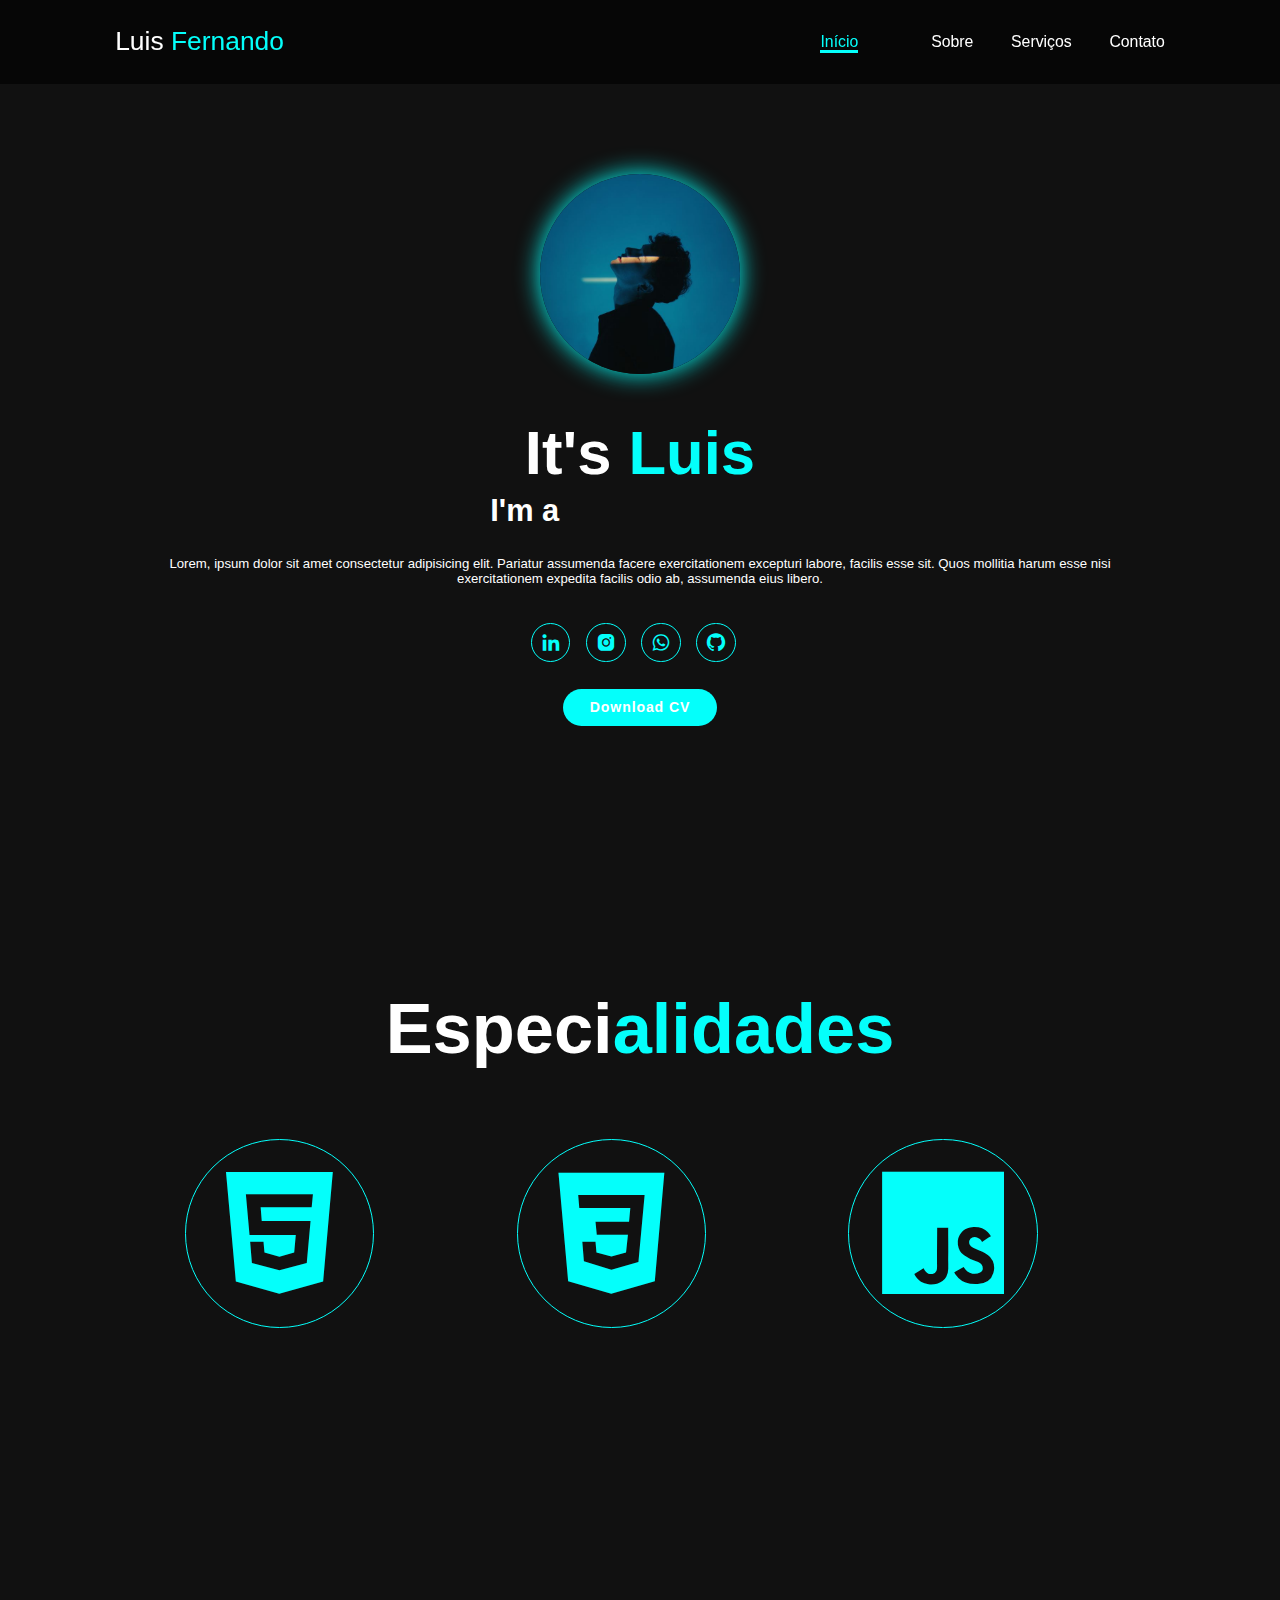
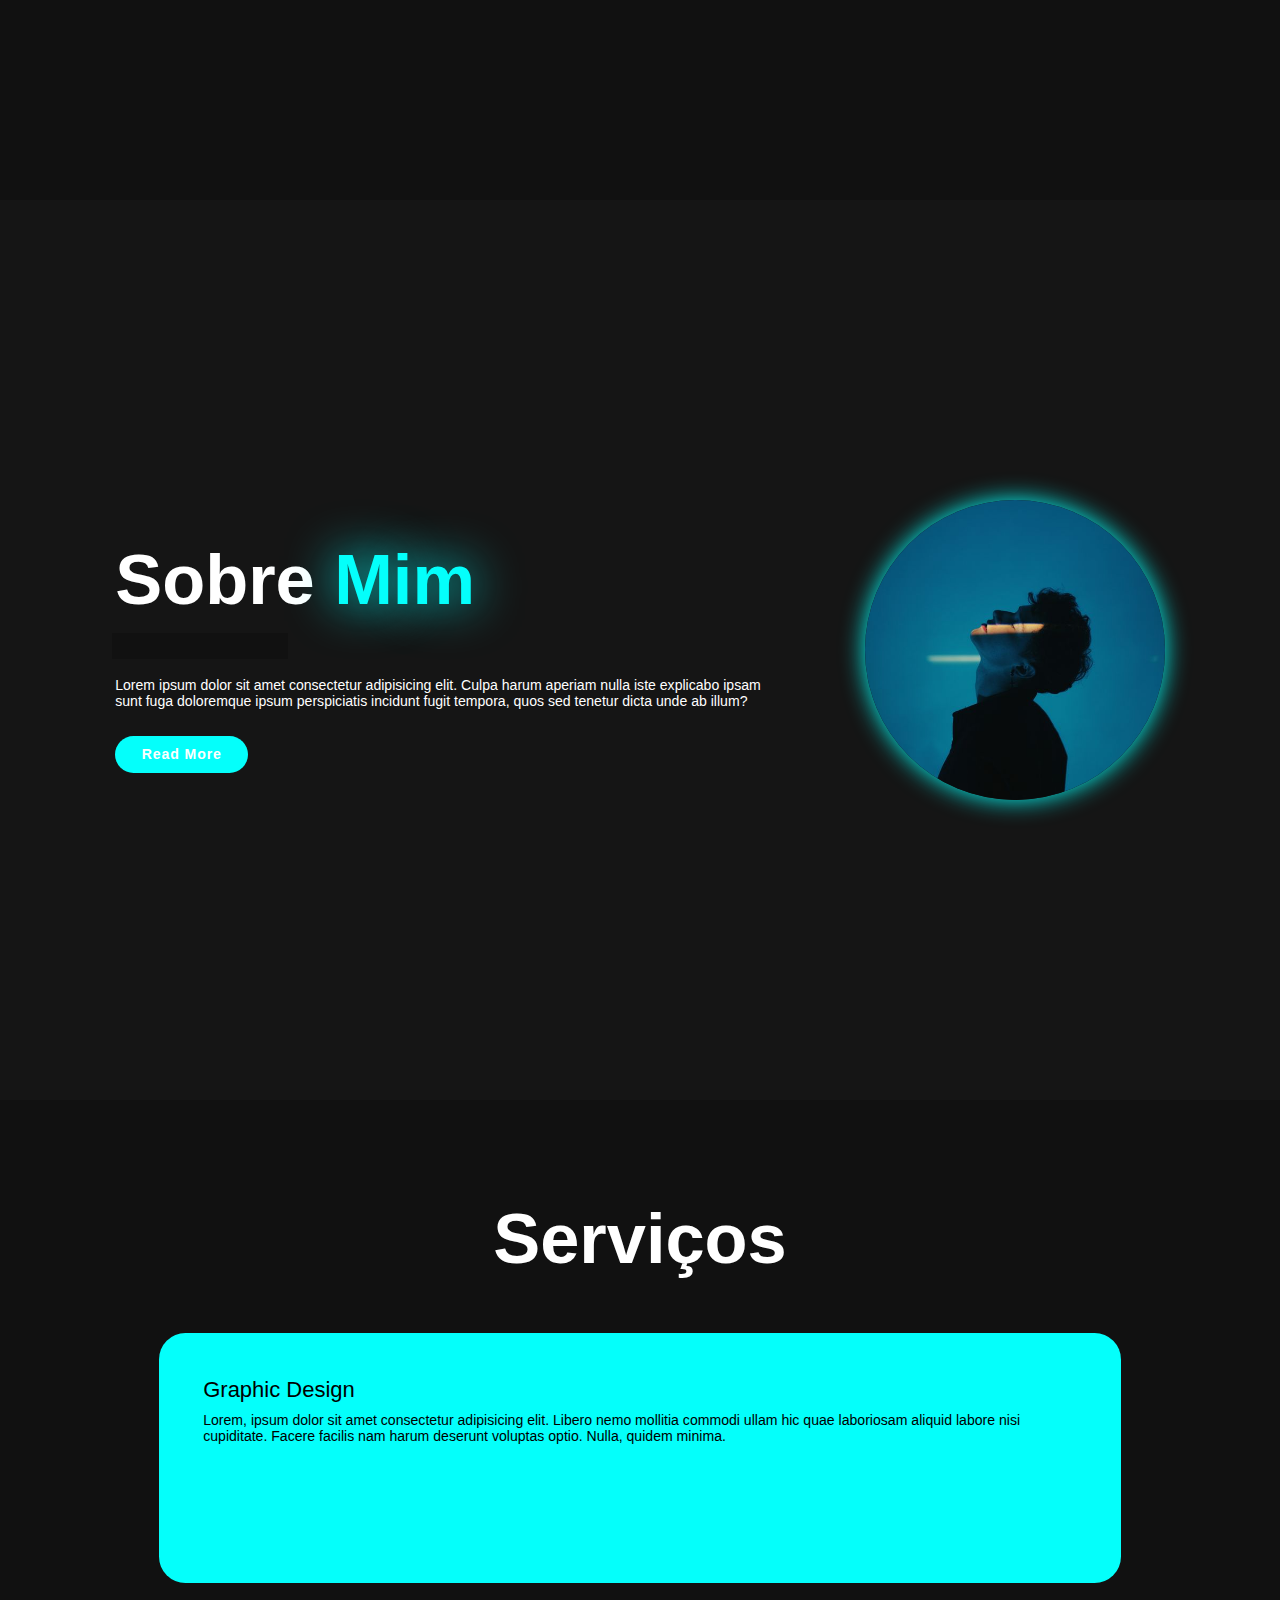
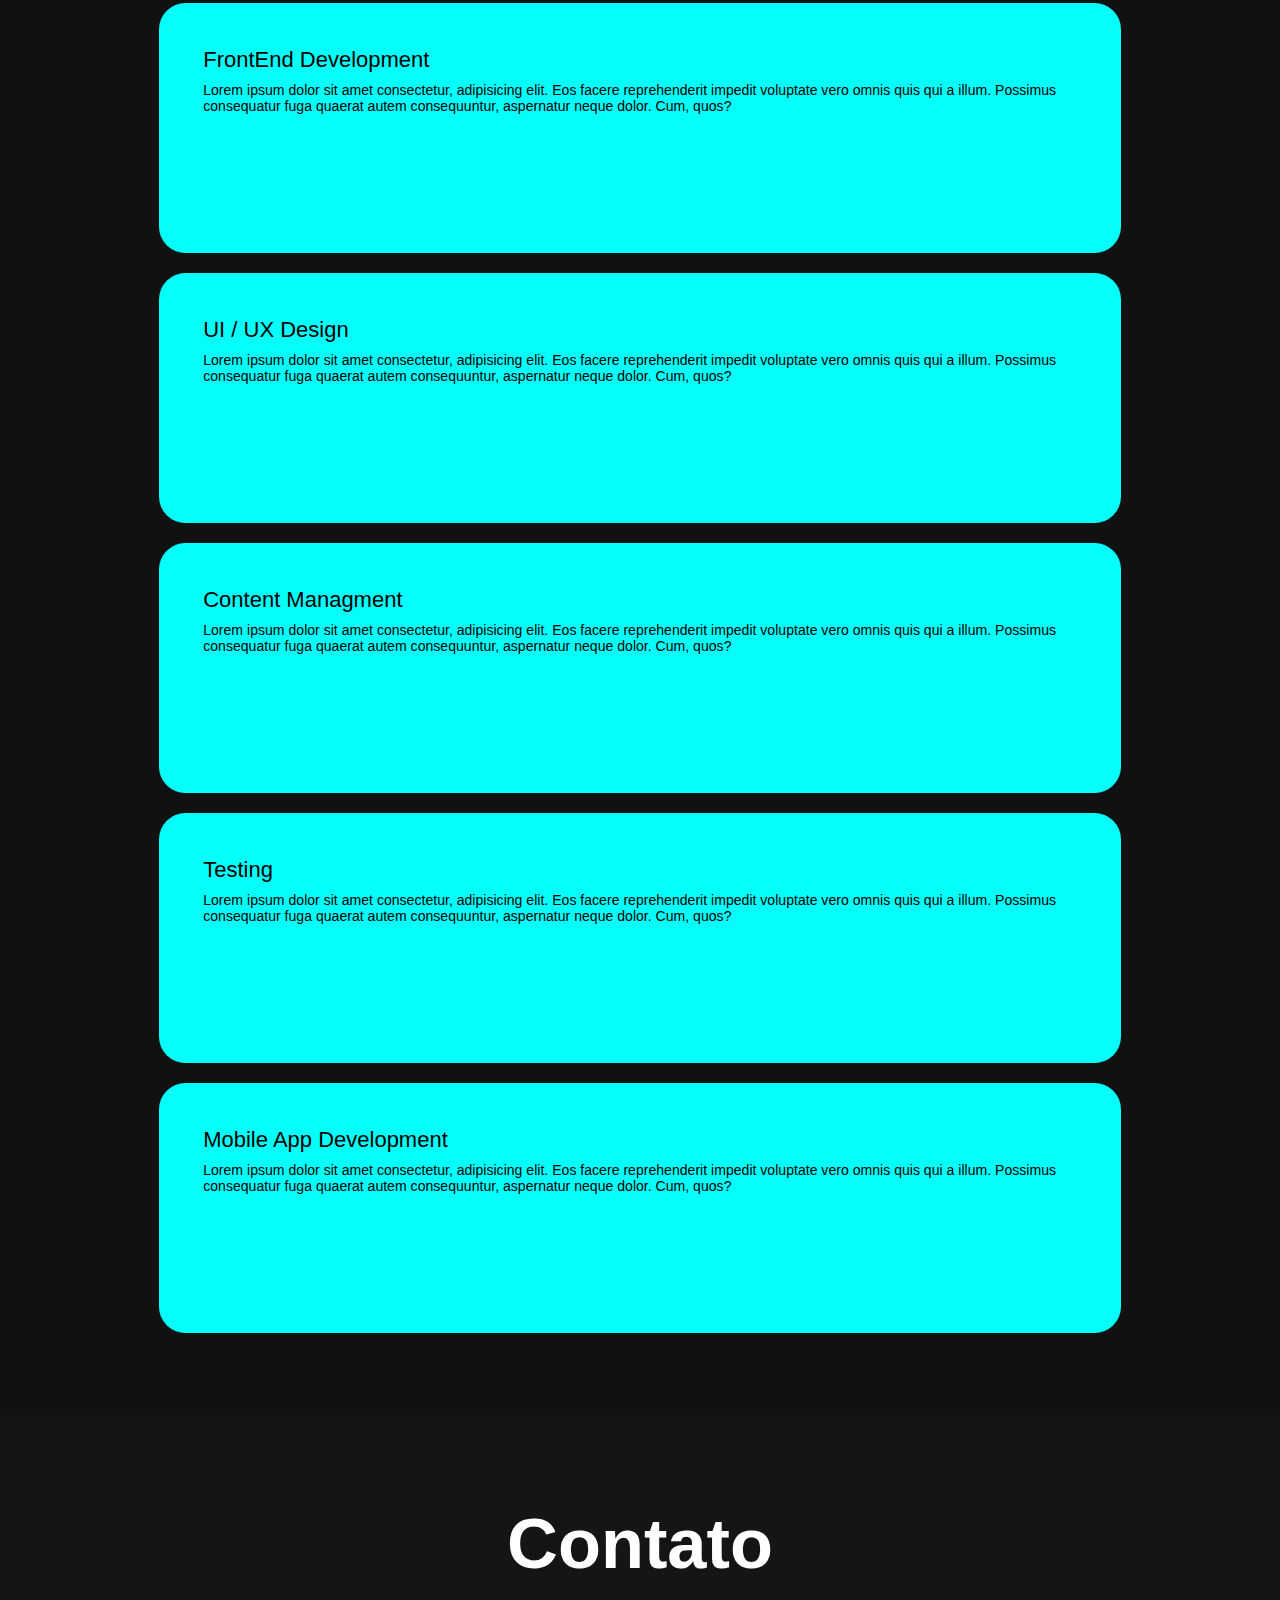
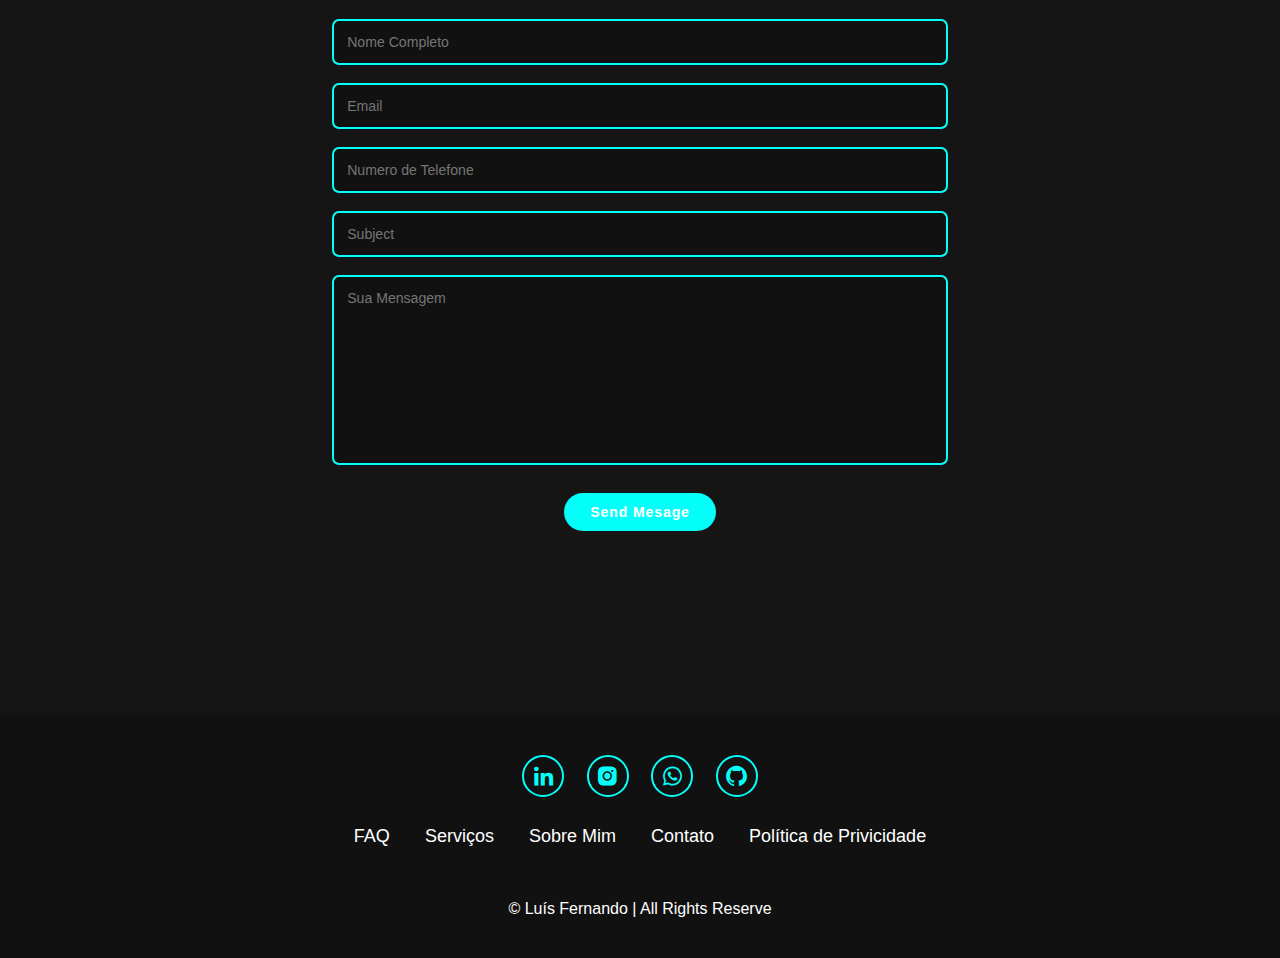
==== commit 397e9f4c: "Portifolio 2.8" ====
--- a/index.html
+++ b/index.html
@@ -16,6 +16,7 @@
 
         <nav class="navbar">
             <a href="#home" class="active">Início</a>
+            <a href="#especialidades"></a>
             <a href="#about">Sobre</a>
             <a href="#services">Serviços</a>
             <a href="#contact">Contato</a>
@@ -38,7 +39,7 @@
             <p>Lorem, ipsum dolor sit amet consectetur adipisicing elit. Pariatur assumenda facere exercitationem excepturi labore, facilis esse sit. Quos mollitia harum esse nisi exercitationem expedita facilis odio ab, assumenda eius libero.</p>
 
             <div class="social-icons">
-                <a href="#"><i class='bx bxl-linkedin'></i></a>
+                <a href="https://www.linkedin.com/in/lu%C3%ADs-fernando-gon%C3%A7alves-mendes-1a5b4b260/"><i class='bx bxl-linkedin'></i></a>
                 <a href="#"><i class='bx bxl-instagram-alt' ></i></a>
                 <a href="#"><i class='bx bxl-whatsapp' ></i></a>
                 <a href="#"><i class='bx bxl-github' ></i></a>
@@ -47,6 +48,13 @@
             <a href="#" class="btn">Download CV</a>
         </div>
         
+    </section>
+
+    <section class="especialidades" id="especialidades">
+        <h2 class="heading">Especi<span>alidades</span></h2>
+        <a href="#"><i class="bx bxl-html5 html5-icon"></i></a>
+        <a href="#"><i class="bx bxl-css3 css3-icon"></i></a>
+        <a href="#"><i class="bx bxl-javascript javascript-icon"></i></a>
     </section>
 
     <section class="about" id="about">
@@ -122,7 +130,7 @@
 
     <section class="contact" id="contact">
 
-        <h2 class="heading">Contato <span>Me</span></h2>
+        <h2 class="heading">Contato</h2>
 
         <form action="#">
             <div class="input-box">
--- a/style.css
+++ b/style.css
@@ -536,8 +536,7 @@
         border-bottom-left-radius: 2rem;
         border-left: 2px solid var(--main-color);
         border-bottom: 2px solid var(--main-color);
-        
-        
+        display: none;
     }
     .navbar.active{
         display: block;
@@ -567,16 +566,18 @@
         width: 52vw;
         margin-top: -2rem;
     }
+    .especialidades h2{
+        font-size: 5rem;
+        margin-bottom: 4rem;
+    }
     .about{
         flex-direction: column-reverse;
     }
     .about-content{
         margin: 0 2rem 4rem;
     }
-    .about img{
-        width: 100%;
-        margin-top: 1rem;
-        margin-bottom: 3rem;
+    .about-img{
+        display: none;   
     }
     .services h2{
         margin-bottom: 3rem;
@@ -585,3 +586,87 @@
         grid-template-columns: repeat(1,1fr);
     }
 }
+
+.especialidades i {
+    display: inline-flex;
+    justify-content: center;
+    align-items: center;
+    width: 21.5rem;
+    height: 21.5rem;
+    background: transparent;
+    border: 0.2rem solid var(--main-color);
+    font-size: 18.5rem;
+    border-radius: 50%;
+    color: var(--main-color);
+    margin: 70px;
+    transition: 0.3s ease-in-out;
+}
+
+.html5-icon a{
+    display: inline-flex;
+    justify-content: center;
+    align-items: center;
+    width: 21.5rem;
+    height: 21.5rem;
+    background: transparent;
+    border: 0.2rem solid var(--main-color);
+    font-size: 18.5rem;
+    border-radius: 50%;
+    color: var(--main-color);
+    margin: 60px;
+    transition: 0.3s ease-in-out;
+}
+
+.html5-icon:hover{
+    color: #f56200;
+    border: 0.2rem solid #ff6600;
+    transform: scale(1.3) translateY(-5px);
+    box-shadow: 0 0 25px #ff6600;
+    background-color: var();
+}
+
+.css3-icon a{
+    display: inline-flex;
+    justify-content: center;
+    align-items: center;
+    width: 21.5rem;
+    height: 21.5rem;
+    background: transparent;
+    border: 0.2rem solid var(--main-color);
+    font-size: 18.5rem;
+    border-radius: 50%;
+    color: var(--main-color);
+    margin: 60px;
+    transition: 0.3s ease-in-out;
+}
+
+.css3-icon:hover{
+    color: #285ff7;
+    border: #0044ff;
+    transform: scale(1.3) translateY(-5px);
+    box-shadow: 0 0 25px #0044ff;
+    background-color: var();
+}
+
+.javascript-icon a{
+    display: inline-flex;
+    justify-content: center;
+    align-items: center;
+    width: 21.5rem;
+    height: 21.5rem;
+    background: transparent;
+    border: 0.2rem solid var(--main-color);
+    font-size: 18.5rem;
+    border-radius: 50%;
+    color: var(--main-color);
+    margin: 60px;
+    transition: 0.3s ease-in-out;
+}
+
+.javascript-icon:hover{
+    color: #fffb00;
+    border:#fffb00;
+    transform: scale(1.3) translateY(-5px);
+    box-shadow: 0 0 25px #fffb00;
+    background-color: var();
+}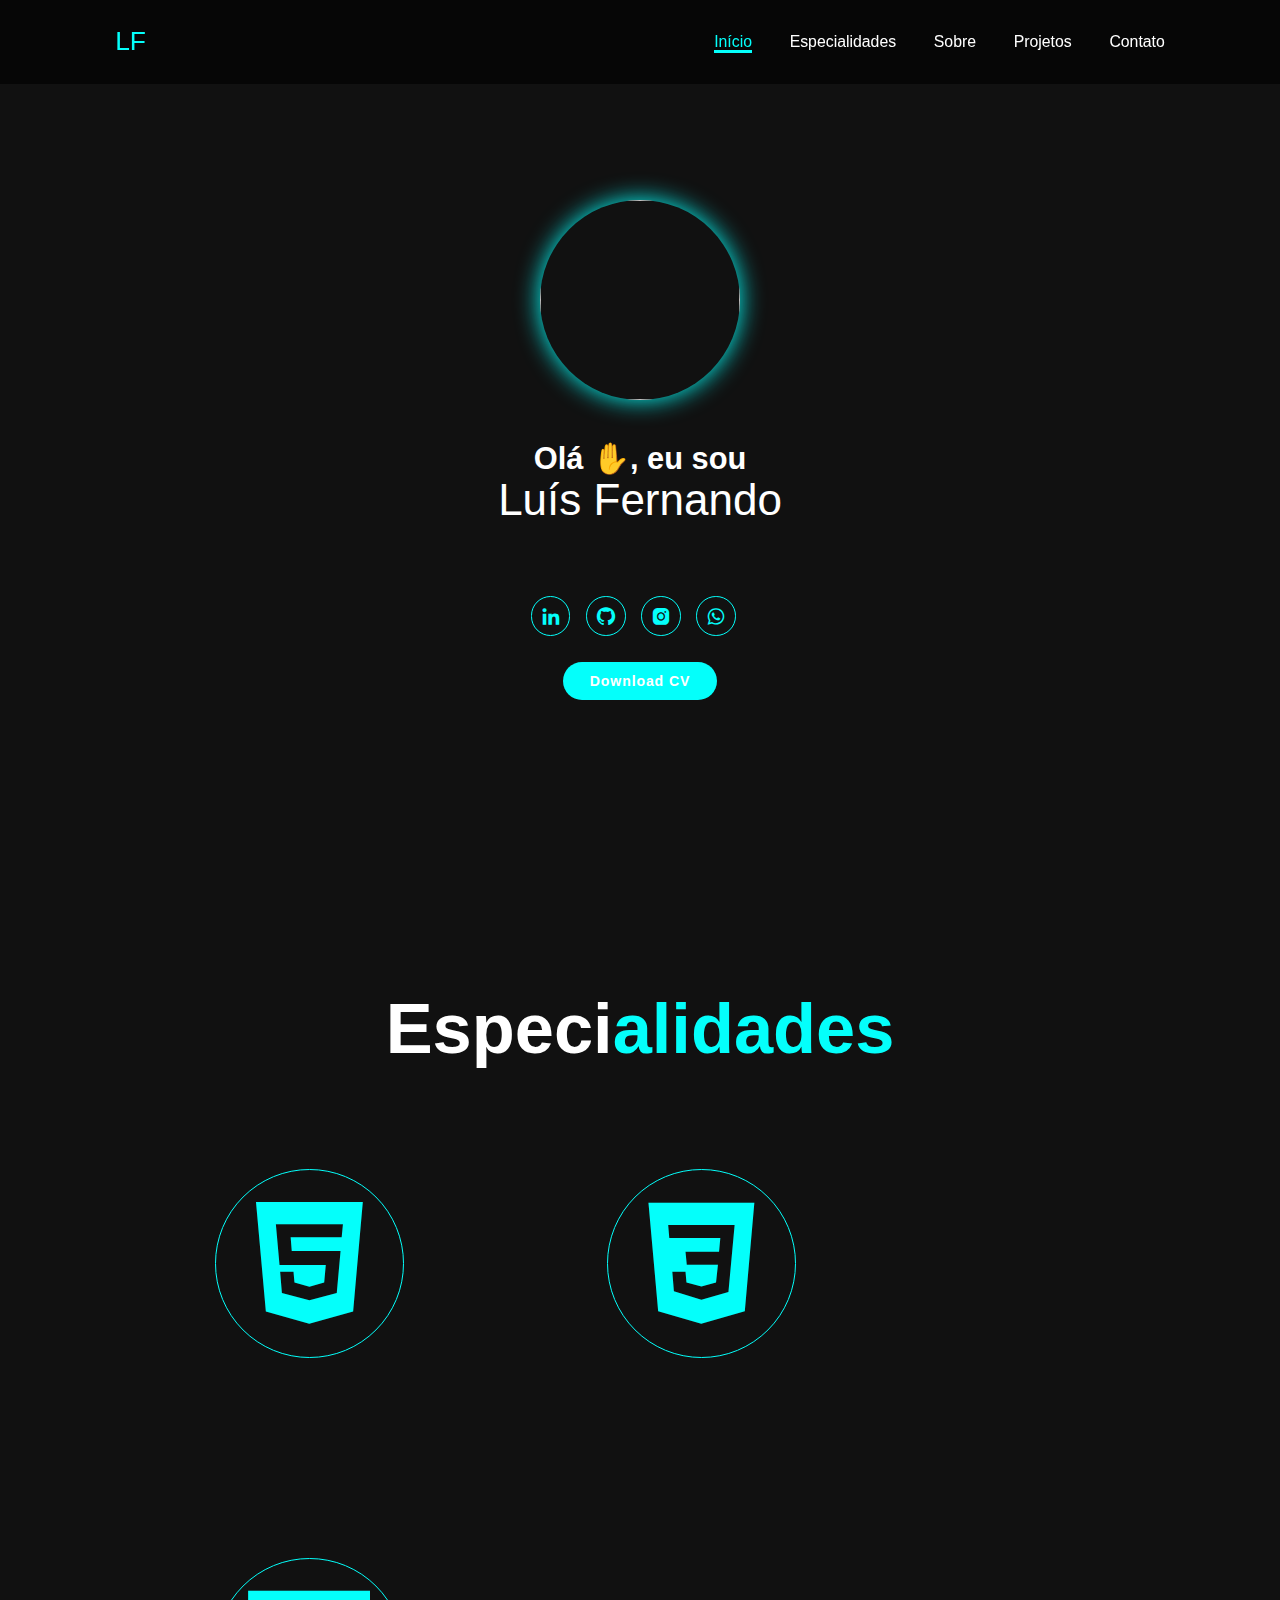
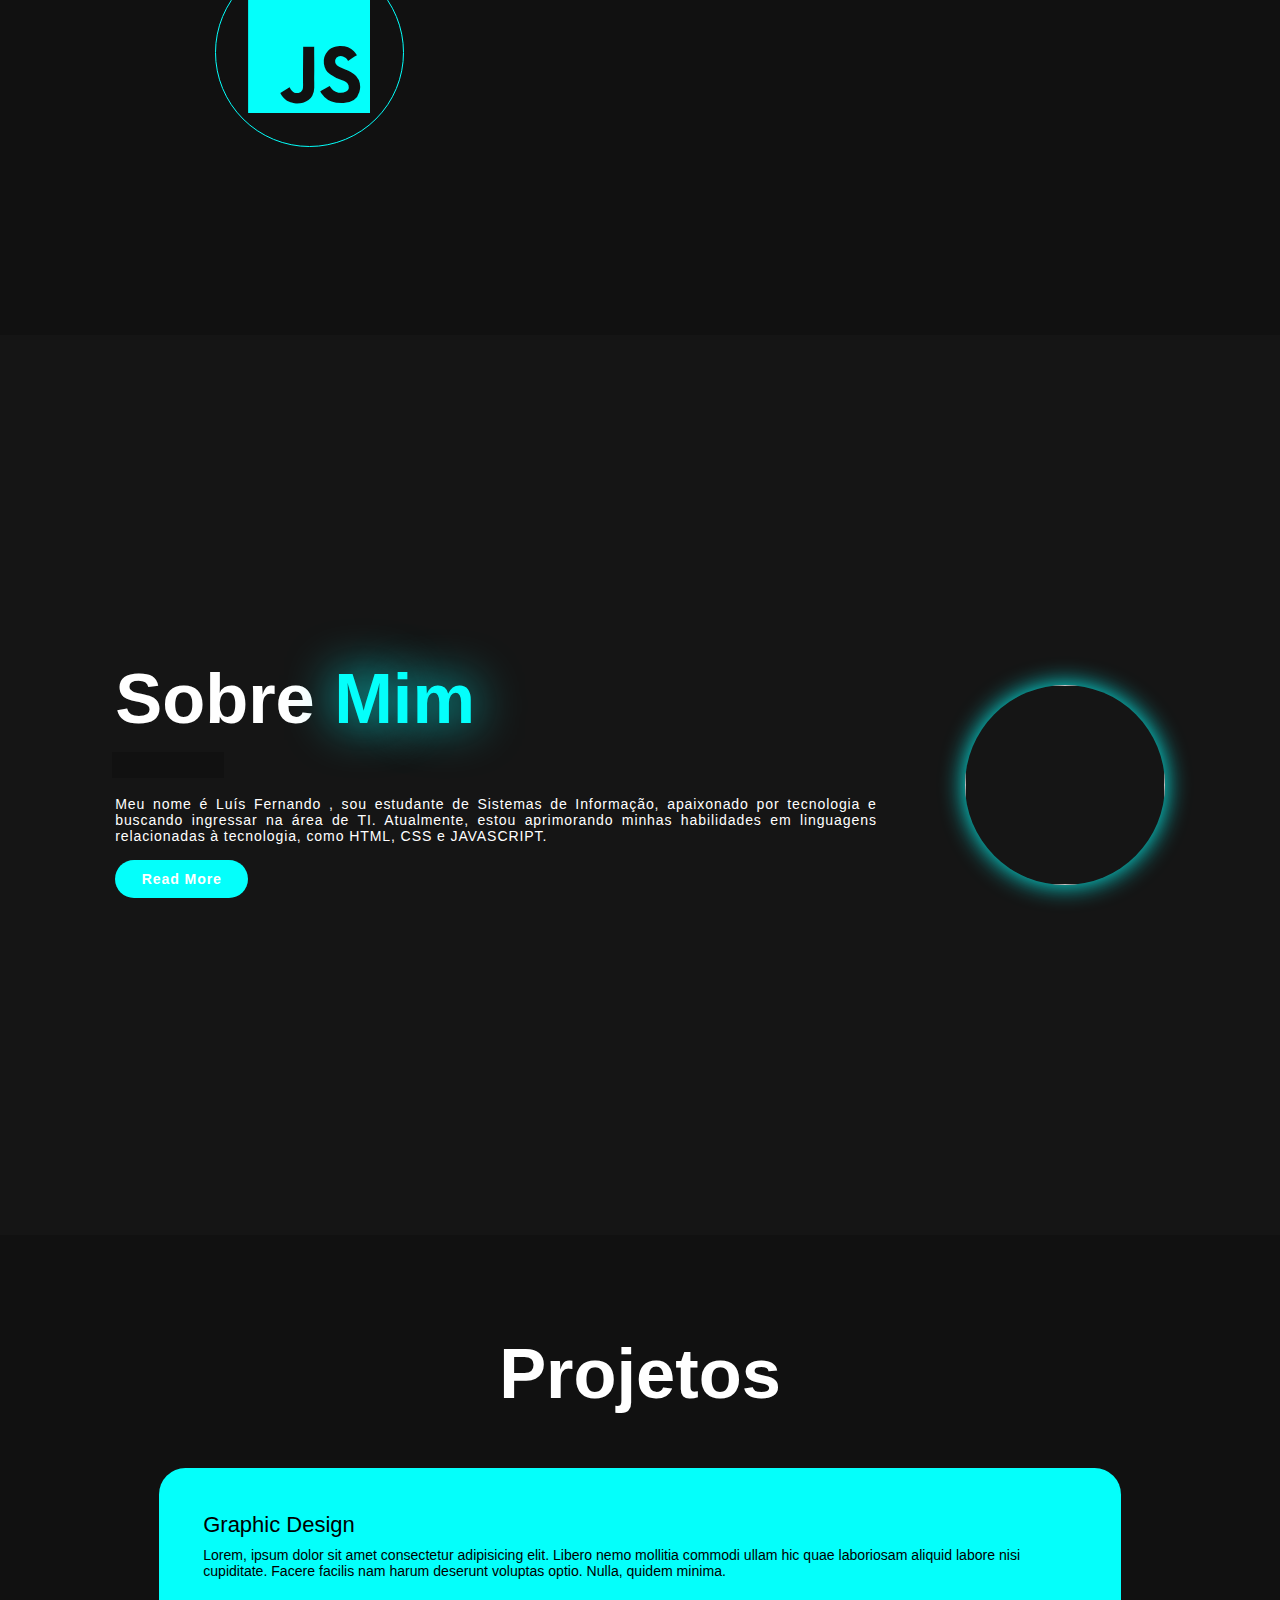
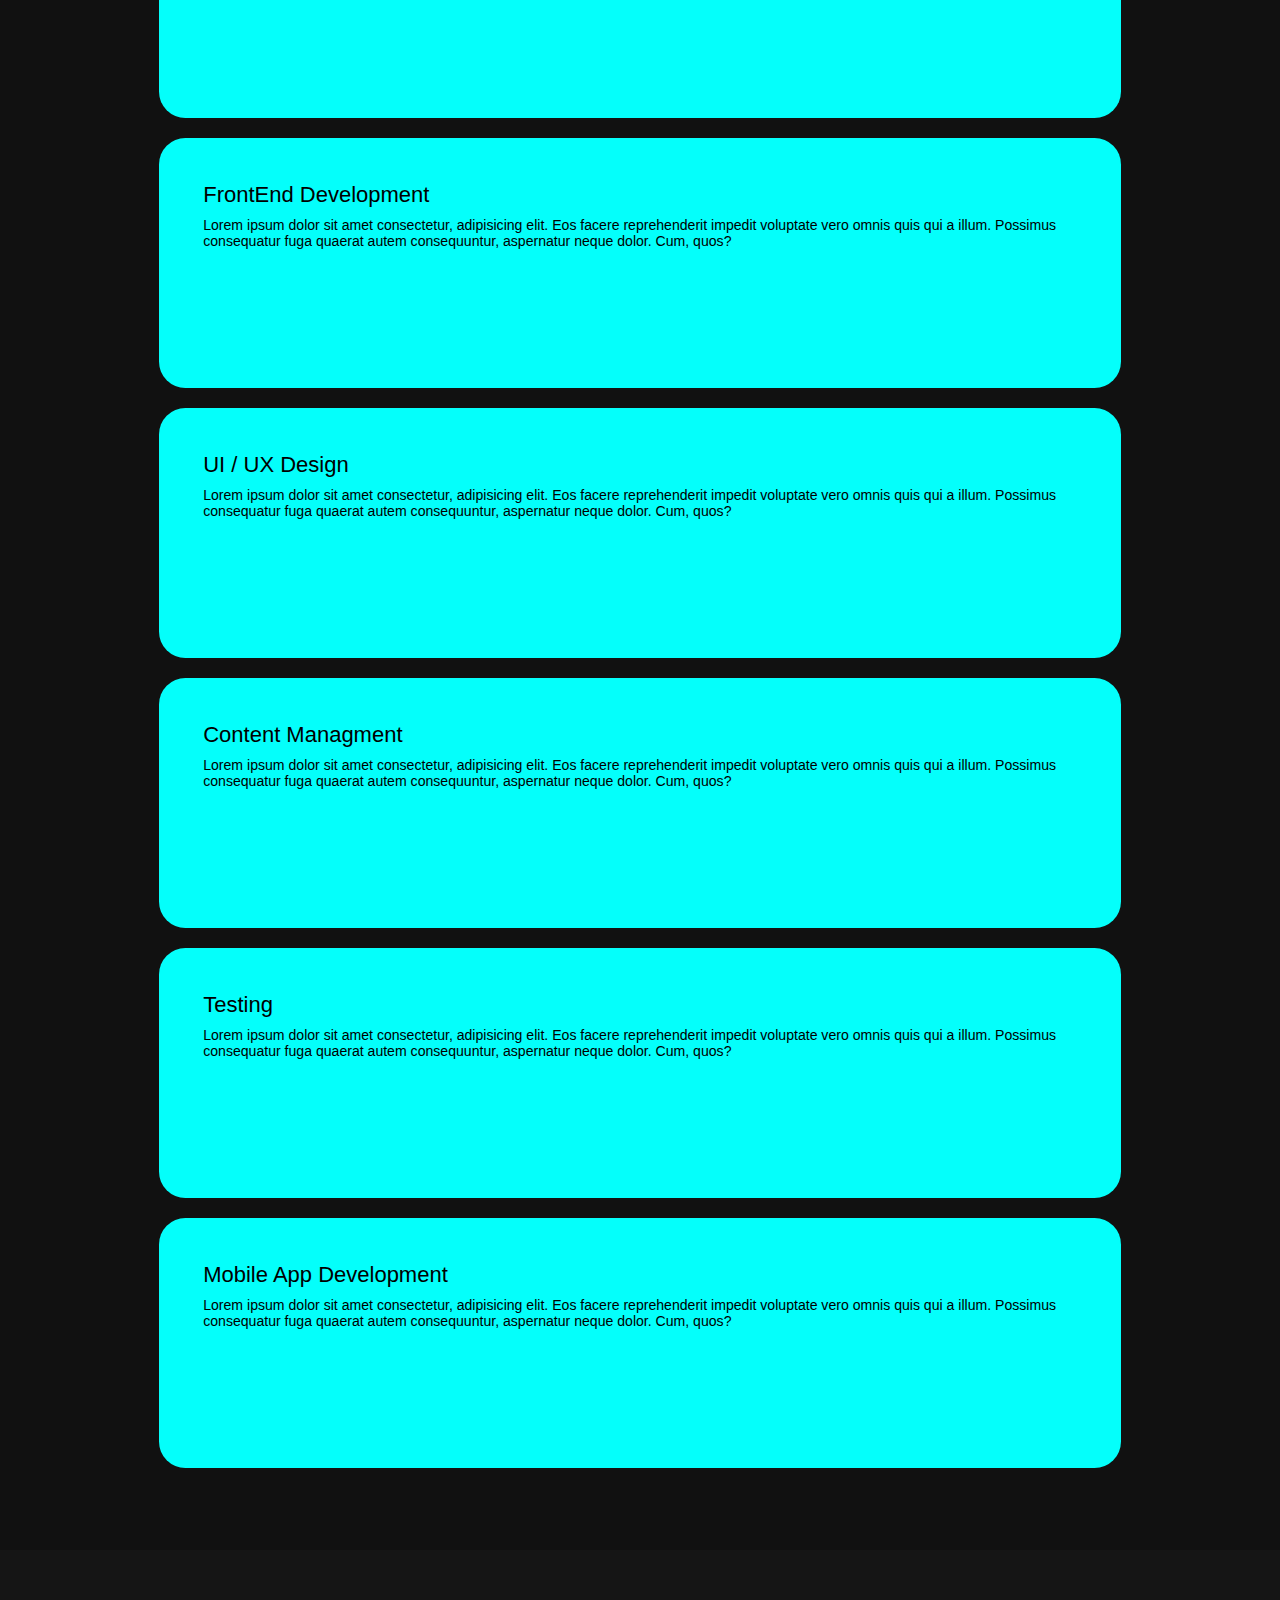
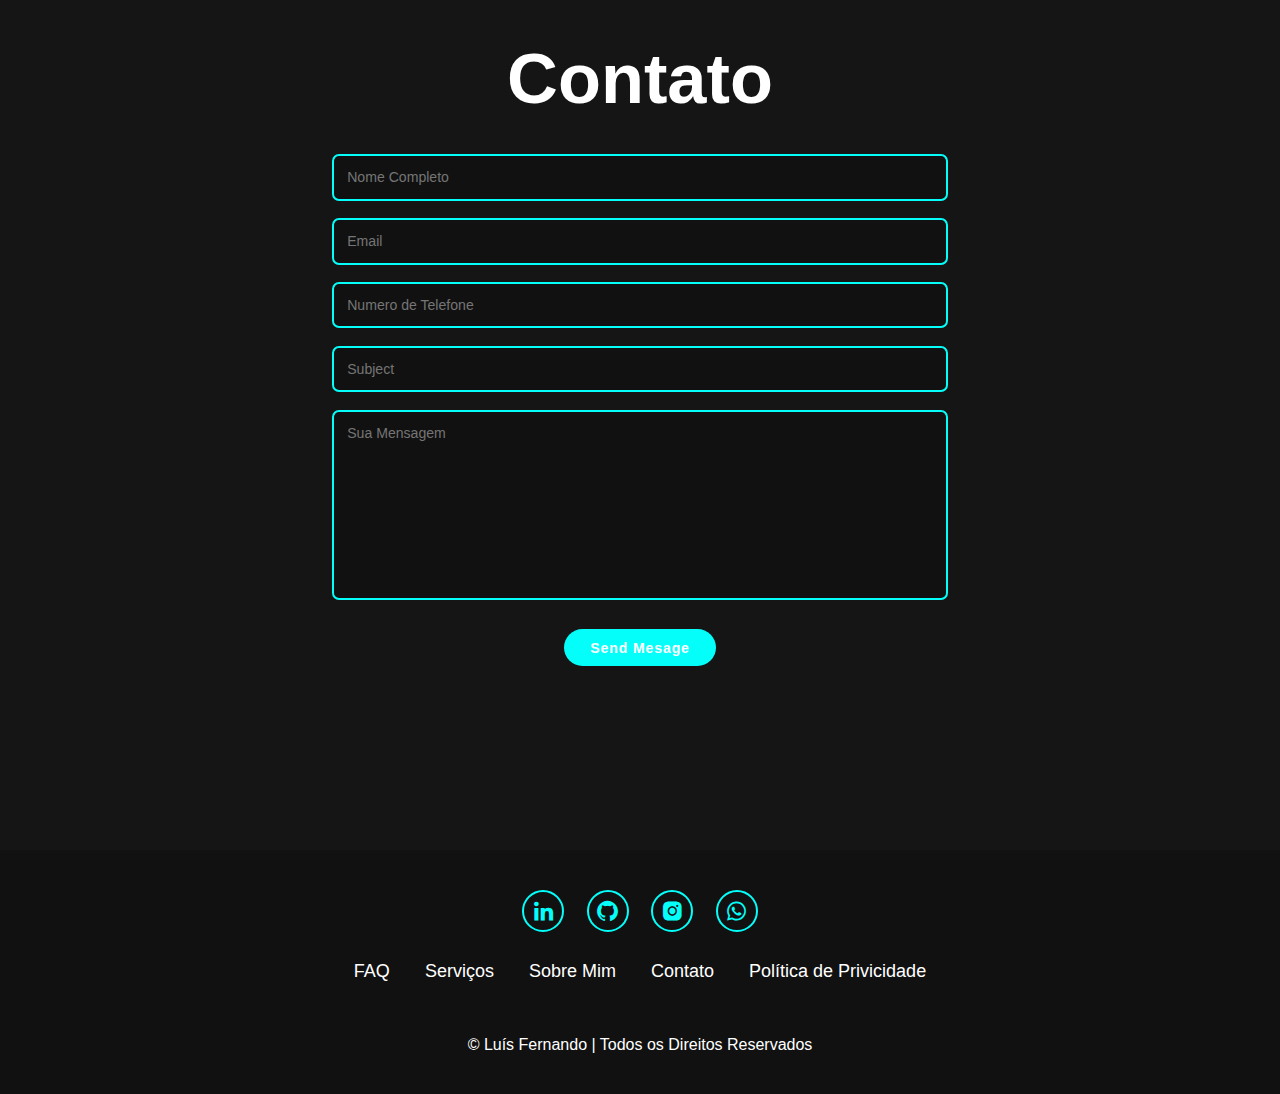
==== commit 514d8b10: "Portifolio 3.1" ====
--- a/index.html
+++ b/index.html
@@ -9,42 +9,40 @@
 </head>
 <body>
     <header class="header">
-        <a href="#home" class="logo">Luis 
-        <span>Fernando</span></a>
-
+        <a href="#home" class="logo"> 
+        <span>LF</span></a>
         <i class='bx bx-menu' id="menu-icon"></i>
-
         <nav class="navbar">
             <a href="#home" class="active">Início</a>
-            <a href="#especialidades"></a>
+            <a href="#especialidades">Especialidades</a>
             <a href="#about">Sobre</a>
-            <a href="#services">Serviços</a>
+            <a href="#services">Projetos</a>
             <a href="#contact">Contato</a>
-
         </nav>
+       
     </header>   
     
     <section class="home" id="home">
-
+       
         <div class="home-img">
-            <img src="./components/img/image.jpg" alt="">
+            <img src="./components/img/luis.jpg" alt="">
         </div>
-
+        
         <div class="home-content">
-            <h1>It's <span>Luis</span></h1>
+            <h1>Olá &#9995, eu sou </h1>
+            <h2>Luís Fernando</h2>
             <h3 class="text-animation">
-                I'm a <span></span>
+                <span></span>
             </h3>
            
-            <p>Lorem, ipsum dolor sit amet consectetur adipisicing elit. Pariatur assumenda facere exercitationem excepturi labore, facilis esse sit. Quos mollitia harum esse nisi exercitationem expedita facilis odio ab, assumenda eius libero.</p>
+         
 
             <div class="social-icons">
                 <a href="https://www.linkedin.com/in/lu%C3%ADs-fernando-gon%C3%A7alves-mendes-1a5b4b260/"><i class='bx bxl-linkedin'></i></a>
+                <a href="https://github.com/LuisDev05?tab=repositories"><i class='bx bxl-github' ></i></a>
                 <a href="#"><i class='bx bxl-instagram-alt' ></i></a>
                 <a href="#"><i class='bx bxl-whatsapp' ></i></a>
-                <a href="#"><i class='bx bxl-github' ></i></a>
             </div>
-
             <a href="#" class="btn">Download CV</a>
         </div>
         
@@ -63,16 +61,17 @@
             <h3 class="text-animation">
                 <span></span>
             </h3>
-            <p>Lorem ipsum dolor sit amet consectetur adipisicing elit. Culpa harum aperiam nulla iste explicabo ipsam sunt fuga doloremque ipsum perspiciatis incidunt fugit tempora, quos sed tenetur dicta unde ab illum?</p>
+            <p>Meu nome é Luís Fernando , sou estudante de Sistemas de Informação, apaixonado por tecnologia e buscando ingressar na área de TI. Atualmente, estou aprimorando minhas habilidades em linguagens relacionadas à tecnologia, como HTML, CSS e JAVASCRIPT.
+                <br><br>
             <a href="#" class="btn"> Read More</a>
         </div>
         <div class="about-img">
-            <img src="./components/img/image.jpg" alt="">
+            <img src="./components/img/luis.jpg" alt="">
         </div>
     </section>
                     
     <section class="services" id="services">
-        <br><h2 class="heading"> Serviços</h2></br>
+        <br><h2 class="heading"> Projetos</h2></br>
         <div class="services-container">
             <div class="services-box">
                 <div class="services-info">
@@ -151,10 +150,10 @@
 
     <footer class="footer">
         <div class="social">
-            <a href="#"><i class='bx bxl-linkedin'></i></a>
+            <a href="https://www.linkedin.com/in/lu%C3%ADs-fernando-gon%C3%A7alves-mendes-1a5b4b260/"><i class='bx bxl-linkedin'></i></a>
+            <a href="https://github.com/LuisDev05?tab=repositories"><i class='bx bxl-github' ></i></a>
                 <a href="#"><i class='bx bxl-instagram-alt' ></i></a>
                 <a href="#"><i class='bx bxl-whatsapp' ></i></a>
-                <a href="#"><i class='bx bxl-github' ></i></a>
         </div>
 
         <ul class="list">
@@ -179,7 +178,7 @@
            </li>
         </ul>
         <p class="copyright">
-            © Luís Fernando |  All Rights Reserve
+            © Luís Fernando |  Todos os Direitos Reservados
         </p>
     </footer>
 
--- a/style.css
+++ b/style.css
@@ -104,15 +104,15 @@
 }
 
 .home-content h3 {
-    margin-bottom: 2rem;
+    margin-bottom: .5rem;
+    margin-top: .5rem;
+    font-size: 3.5rem;
+}
+
+.home-content h1 {
+    font-size: 3.5rem;
+    font-weight: 700;
     margin-top: 1rem;
-    font-size: 3.5rem;
-}
-
-.home-content h1 {
-    font-size: 7rem;
-    font-weight: 700;
-    margin-top: 1.5rem;
     line-height: 1;
 }
 
@@ -136,11 +136,11 @@
                 0 0 100px var(--main-color);
 }
 
-.home-content p {
-    font-size: 1.5rem;
+.home-content h2 {
+    font-family: 'Franklin Gothic Medium', 'Arial Narrow', Arial, sans-serif;
+    font-size: 5rem;
     font-weight: 500;
     max-width: 1000px;
-    padding: 10px;
 }
 
 .social-icons a {
@@ -195,7 +195,7 @@
 }
 
 .text-animation span::before{
-    content: 'Web Developer';
+    content: 'Fron End';
     color: var(--main-color);
     animation: words 20s infinite;
 }
@@ -220,23 +220,23 @@
 @keyframes words {
     0%,
     20%{
-        content: 'Web Developer';
+        content: 'Desenvolvedor | Front End';
     }
     21%,
     40%{
-        content: 'Front End';
+        content: 'Desenvolvedor | Front End';
     }
     41%,
     60%{
-        content: 'UI / UX Designer';
+        content: 'Desenvolvedor | Front End';
     }
     61%,
     80%{
-        content: 'Content Manager';
+        content: 'Desenvolvedor | Front End';
     }
     81%,
     100%{
-        content: 'Software Tester';
+        content: 'Desenvolvedor | Front End';
     }
 }
 
@@ -272,6 +272,7 @@
     gap: 10rem;
     background: var(--second-bg-color);
     color: #fff;
+   
 }
 
 .about h2 span {
@@ -282,8 +283,8 @@
 .about-img {
     width: 50vw; /* Define o tamanho do container como 50% da largura da viewport */
     height: 50vw; /* Define a altura do container como 50% da largura da viewport */
-    max-width: 300px; /* Define o tamanho máximo do container */
-    max-height: 300px; 
+    max-width: 200px; /* Define o tamanho máximo do container */
+    max-height: 200px; 
     overflow: hidden; /* Garante que a imagem se ajuste ao container */
     border-radius: 50%; /* Torna o container circular */
     box-shadow: 0 0 25px var(--main-color);
@@ -318,8 +319,11 @@
 }
 
 .about-content p{
+    font-family: 'Franklin Gothic Medium', 'Arial Narrow', Arial, sans-serif;
     font-size: 1.6rem;
     margin: 2rem 0 3rem;
+    text-align: justify;
+    letter-spacing: 0.1rem;
 }
 
 ::-webkit-scrollbar{
@@ -552,15 +556,17 @@
         margin: 5rem 4rem;
     }
     .home-content h3{
+        padding-top: 1rem;
         font-size: 2.6rem;
     }
     .home-content h1{
-        font-size: 8rem;
+        font-size: 3.5rem;
+        font-weight: 400;
         margin-top: 3rem;
     }
-    .home-content p{
-        max-width: 600px;
-        margin: 0 auto;
+    .home-content h2{
+        font-size: 4.5rem;
+        font-weight: 100;
     }
     .home-content img{
         width: 52vw;
@@ -581,6 +587,9 @@
     }
     .services h2{
         margin-bottom: 3rem;
+    }
+    .services h4{
+        margin-top: 3rem;
     }
     .services-container{
         grid-template-columns: repeat(1,1fr);
@@ -598,7 +607,7 @@
     font-size: 18.5rem;
     border-radius: 50%;
     color: var(--main-color);
-    margin: 70px;
+    margin: 100px;
     transition: 0.3s ease-in-out;
 }
 
@@ -669,4 +678,4 @@
     transform: scale(1.3) translateY(-5px);
     box-shadow: 0 0 25px #fffb00;
     background-color: var();
-}+}
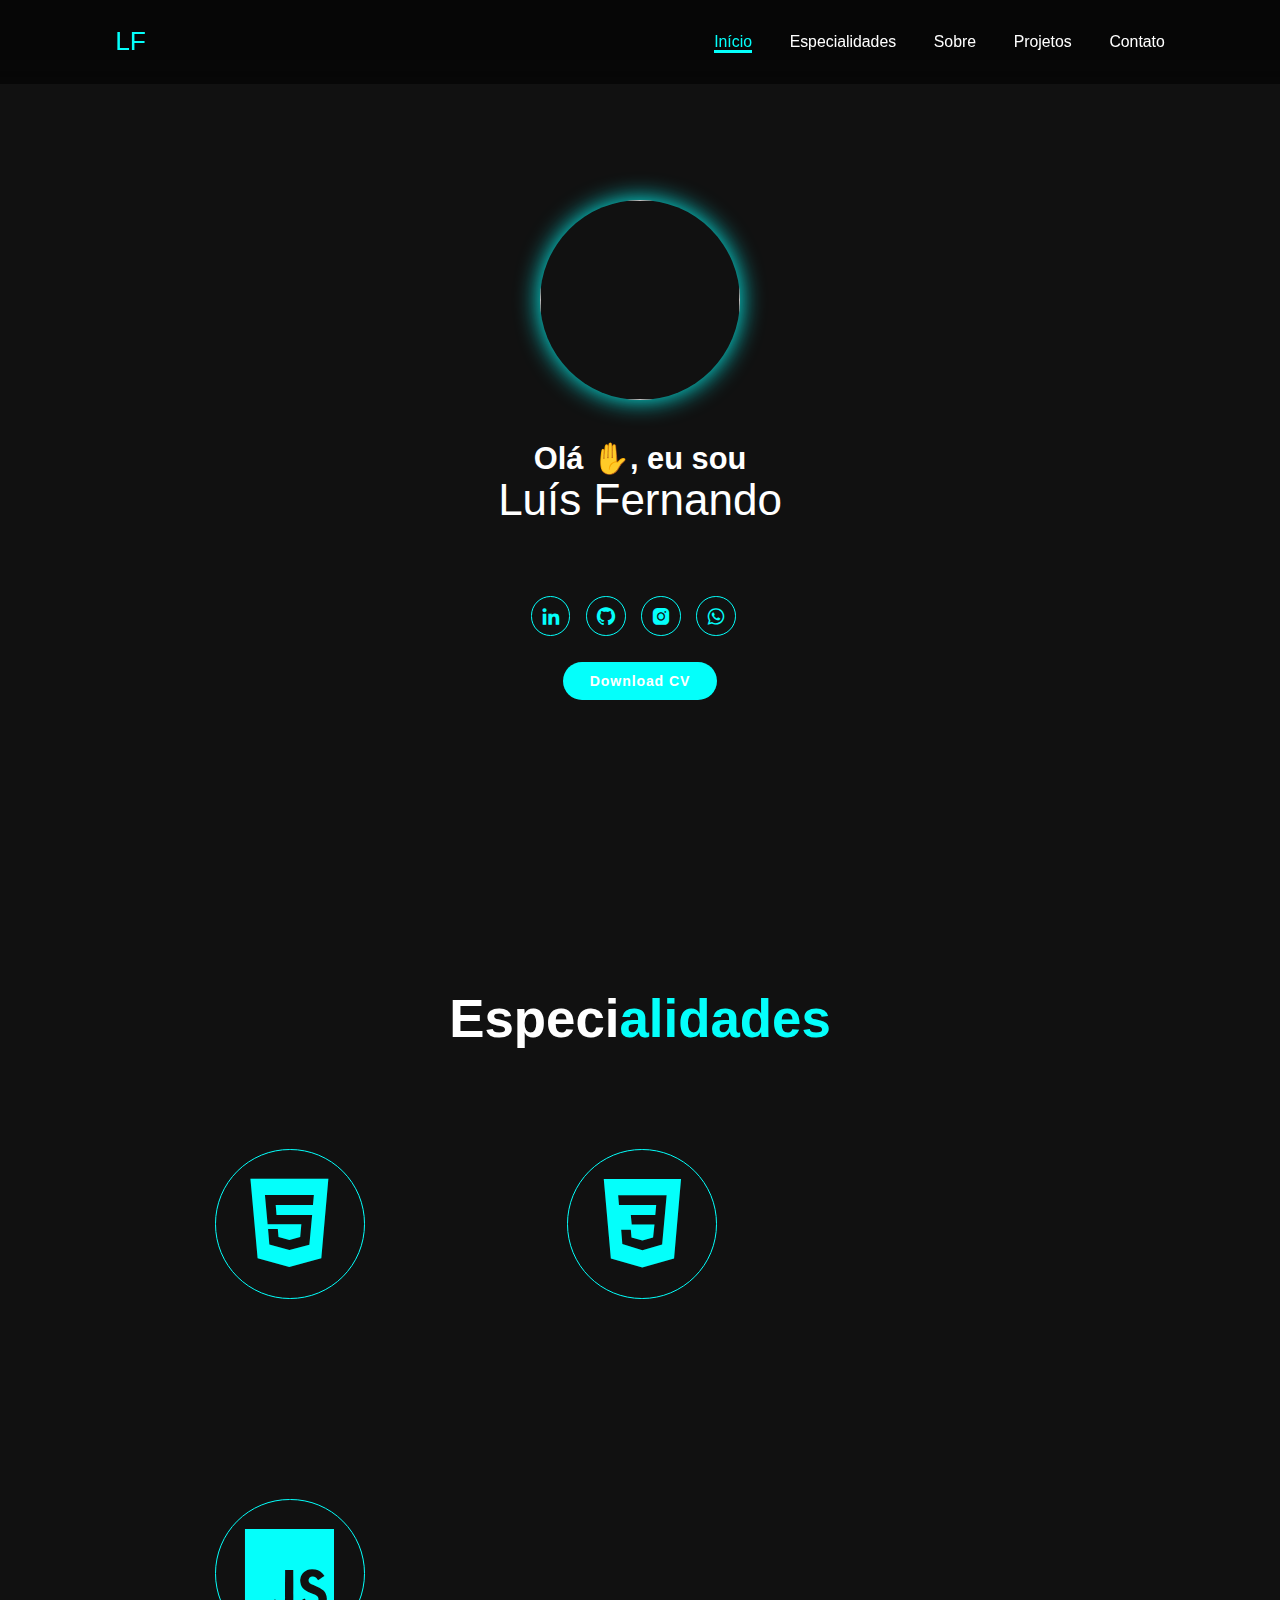
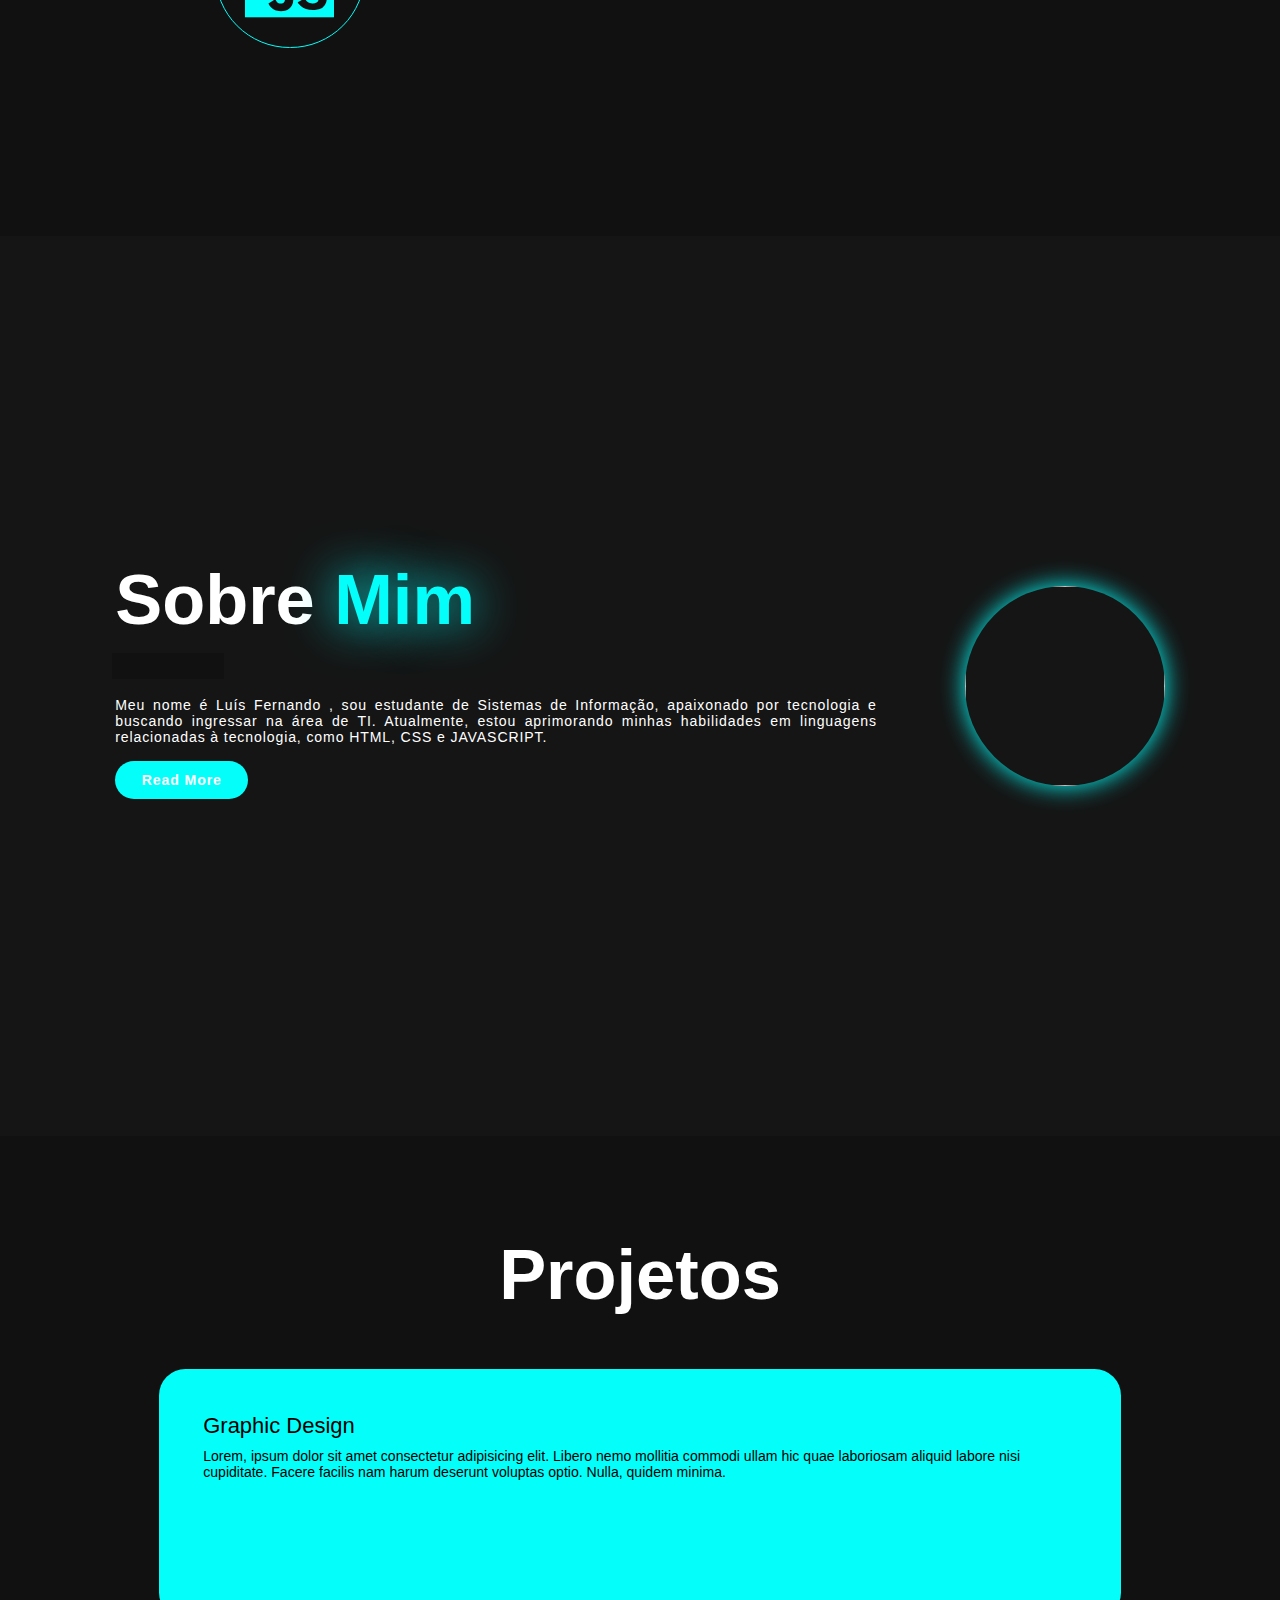
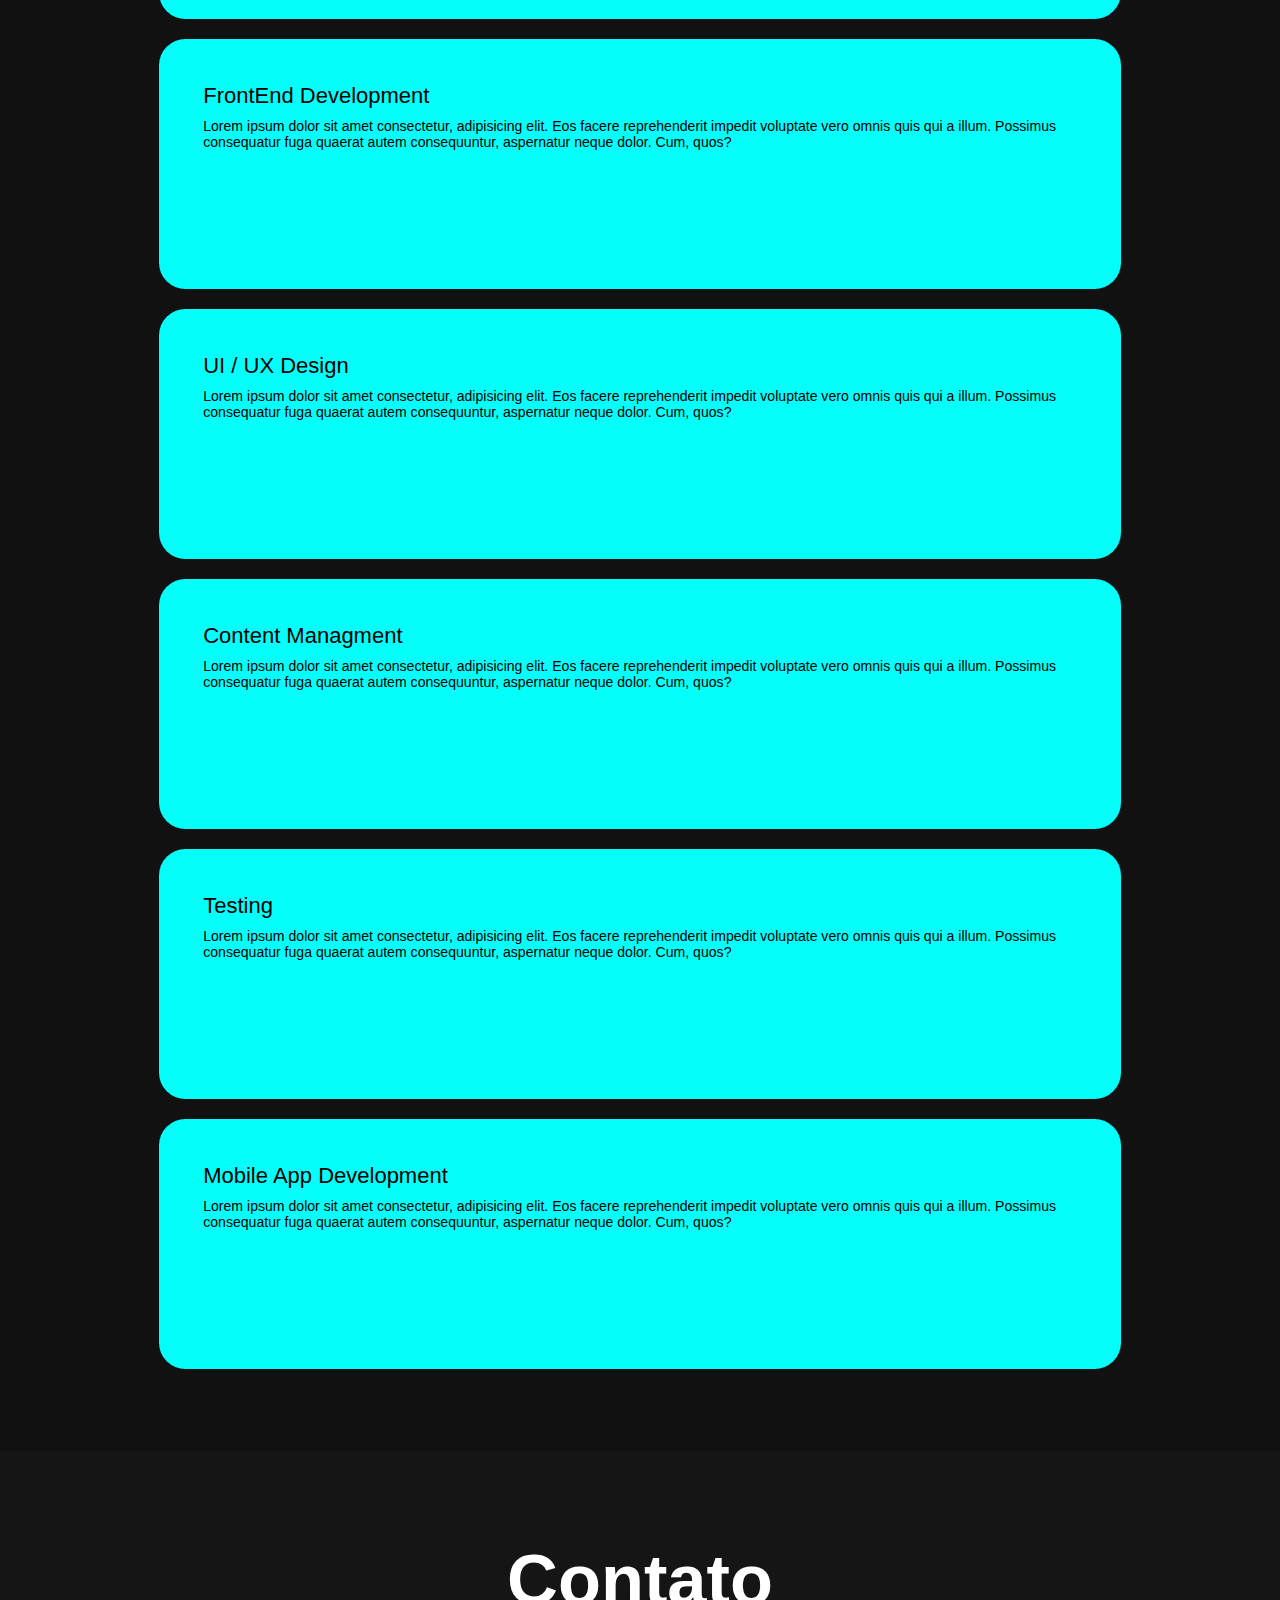
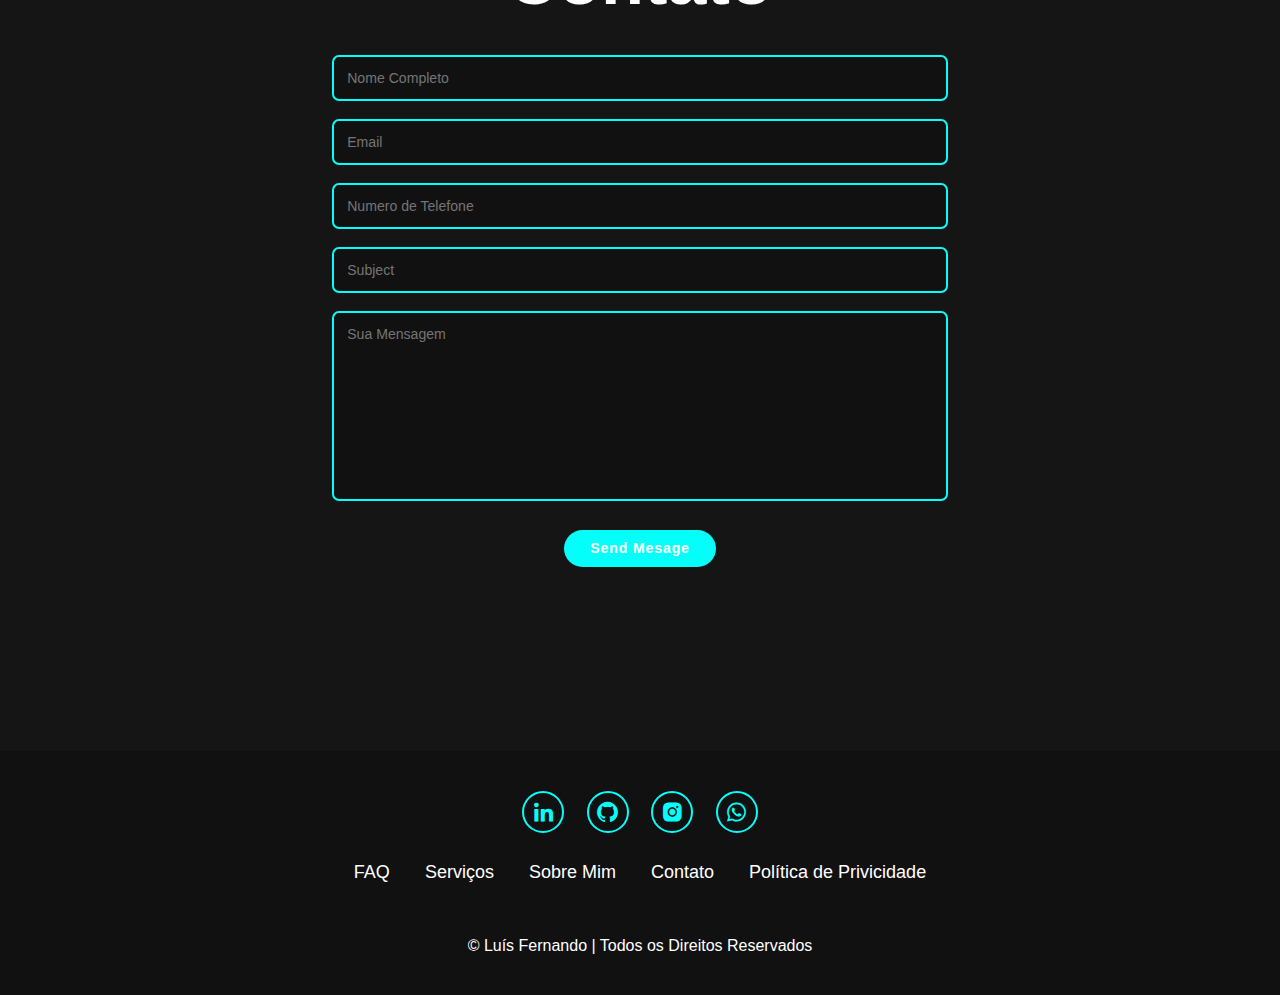
==== commit 8d5b3a38: "Portifolio" ====
--- a/index.html
+++ b/index.html
@@ -38,7 +38,7 @@
          
 
             <div class="social-icons">
-                <a href="https://www.linkedin.com/in/lu%C3%ADs-fernando-gon%C3%A7alves-mendes-1a5b4b260/"><i class='bx bxl-linkedin'></i></a>
+                <a href="www.linkedin.com/in/luís-fernando-gonçalves-mendes-1a5b4b260"><i class='bx bxl-linkedin'></i></a>
                 <a href="https://github.com/LuisDev05?tab=repositories"><i class='bx bxl-github' ></i></a>
                 <a href="#"><i class='bx bxl-instagram-alt' ></i></a>
                 <a href="#"><i class='bx bxl-whatsapp' ></i></a>
@@ -182,6 +182,6 @@
         </p>
     </footer>
 
-    <script> src="./script.js"</script>
+    <script src="./script.js"></script>
 </body>
 </html>--- a/style.css
+++ b/style.css
@@ -519,6 +519,9 @@
     }
     .services{
         padding-bottom: 7rem;
+    }
+    .especialidades{
+        text-align: center;
     }
     .footer{
         padding: 2rem 3;
@@ -596,7 +599,49 @@
     }
 }
 
+.especialidades h2{
+    font-size: 6rem;
+}
+
 .especialidades i {
+    display: inline-flex;
+    justify-content: center;
+    align-items: center;
+    width: 17rem;
+    height: 17rem;
+    background: transparent;
+    border: 0.2rem solid var(--main-color);
+    font-size: 13.5rem;
+    border-radius: 50%;
+    color: var(--main-color);
+    margin: 100px;
+    transition: 0.3s ease-in-out;
+}
+
+.html5-icon a{
+    display: inline-flex;
+    justify-content: center;
+    align-items: center;
+    width: 18.5rem;
+    height: 18.5rem;
+    background: transparent;
+    border: 0.2rem solid var(--main-color);
+    font-size: 18.5rem;
+    border-radius: 50%;
+    color: var(--main-color);
+    margin: 60px;
+    transition: 0.3s ease-in-out;
+}
+
+.html5-icon:hover{
+    color: #f56200;
+    border: 0.2rem solid #ff6600;
+    transform: scale(1.3) translateY(-5px);
+    box-shadow: 0 0 25px #ff6600;
+    background-color: var();
+}
+
+.css3-icon a{
     display: inline-flex;
     justify-content: center;
     align-items: center;
@@ -607,11 +652,19 @@
     font-size: 18.5rem;
     border-radius: 50%;
     color: var(--main-color);
-    margin: 100px;
-    transition: 0.3s ease-in-out;
-}
-
-.html5-icon a{
+    margin: 60px;
+    transition: 0.3s ease-in-out;
+}
+
+.css3-icon:hover{
+    color: #285ff7;
+    border: #0044ff;
+    transform: scale(1.3) translateY(-5px);
+    box-shadow: 0 0 25px #0044ff;
+    background-color: var();
+}
+
+.javascript-icon a{
     display: inline-flex;
     justify-content: center;
     align-items: center;
@@ -626,52 +679,6 @@
     transition: 0.3s ease-in-out;
 }
 
-.html5-icon:hover{
-    color: #f56200;
-    border: 0.2rem solid #ff6600;
-    transform: scale(1.3) translateY(-5px);
-    box-shadow: 0 0 25px #ff6600;
-    background-color: var();
-}
-
-.css3-icon a{
-    display: inline-flex;
-    justify-content: center;
-    align-items: center;
-    width: 21.5rem;
-    height: 21.5rem;
-    background: transparent;
-    border: 0.2rem solid var(--main-color);
-    font-size: 18.5rem;
-    border-radius: 50%;
-    color: var(--main-color);
-    margin: 60px;
-    transition: 0.3s ease-in-out;
-}
-
-.css3-icon:hover{
-    color: #285ff7;
-    border: #0044ff;
-    transform: scale(1.3) translateY(-5px);
-    box-shadow: 0 0 25px #0044ff;
-    background-color: var();
-}
-
-.javascript-icon a{
-    display: inline-flex;
-    justify-content: center;
-    align-items: center;
-    width: 21.5rem;
-    height: 21.5rem;
-    background: transparent;
-    border: 0.2rem solid var(--main-color);
-    font-size: 18.5rem;
-    border-radius: 50%;
-    color: var(--main-color);
-    margin: 60px;
-    transition: 0.3s ease-in-out;
-}
-
 .javascript-icon:hover{
     color: #fffb00;
     border:#fffb00;
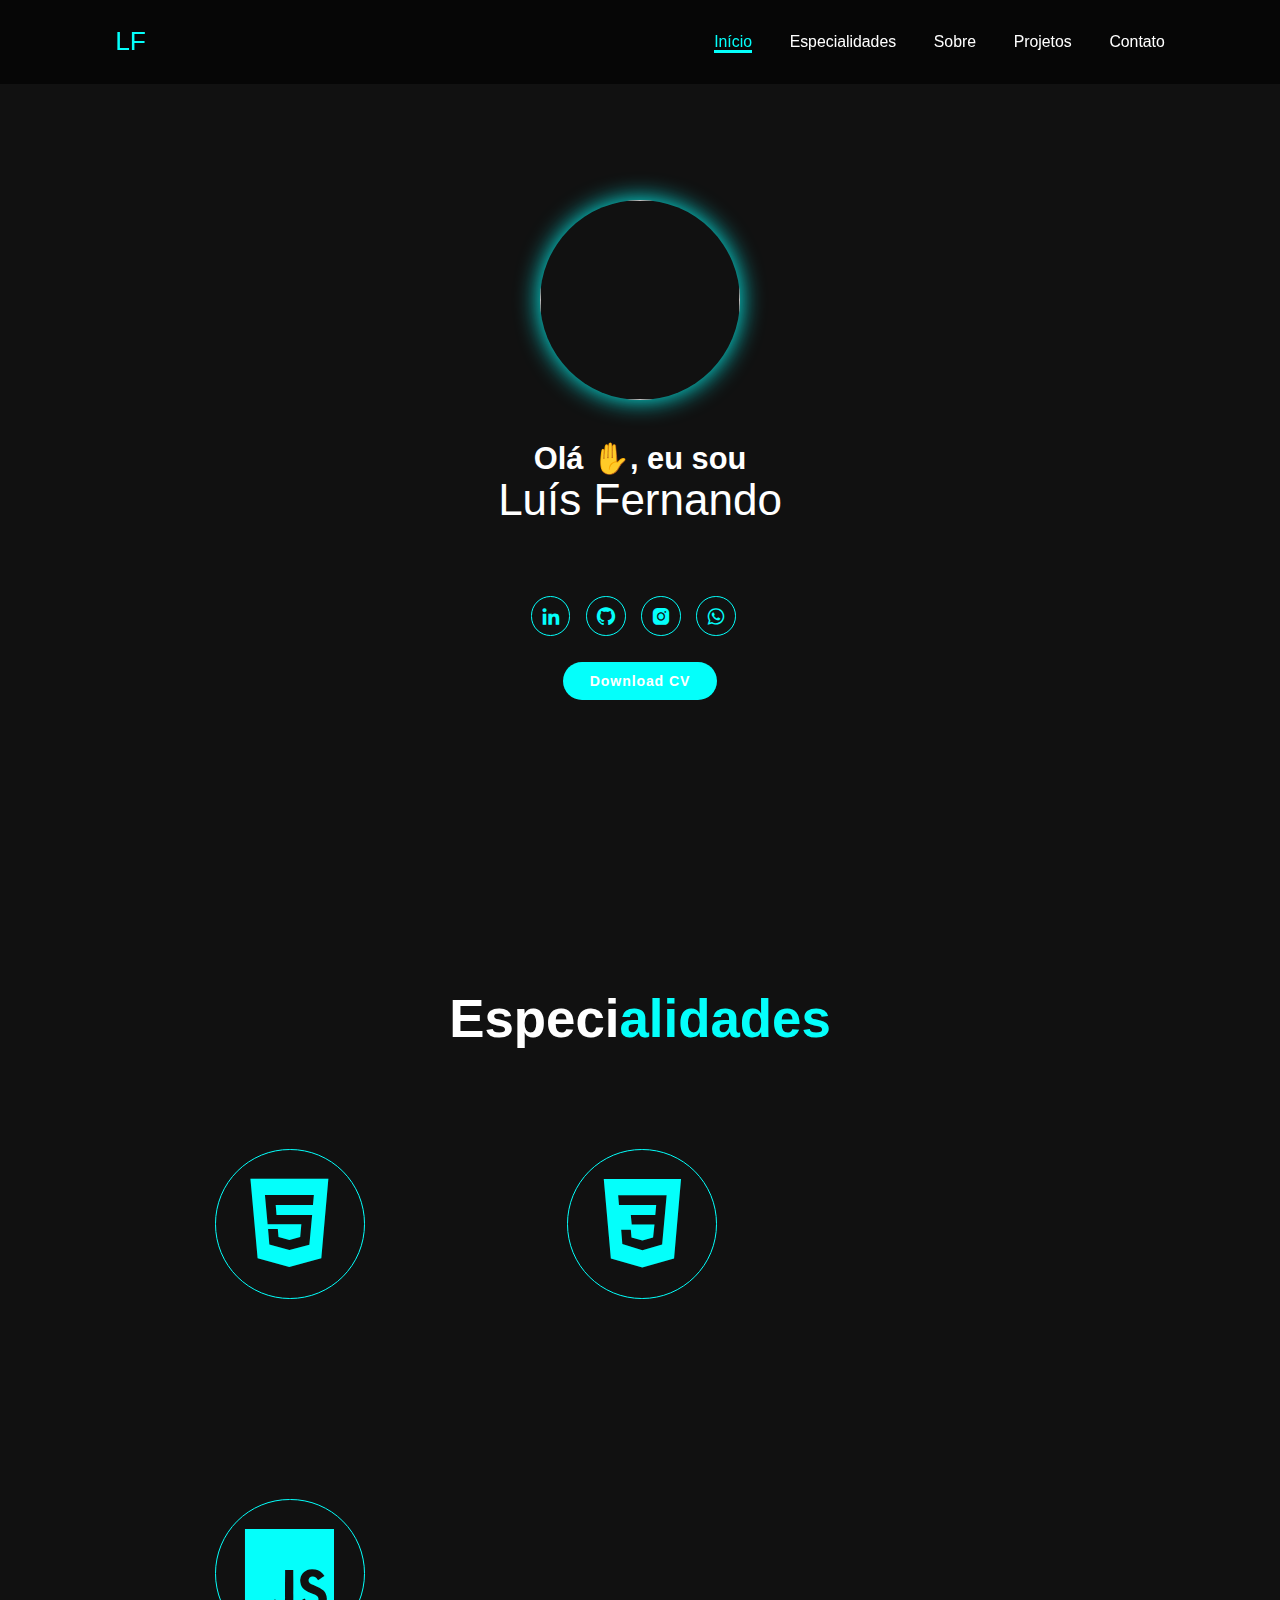
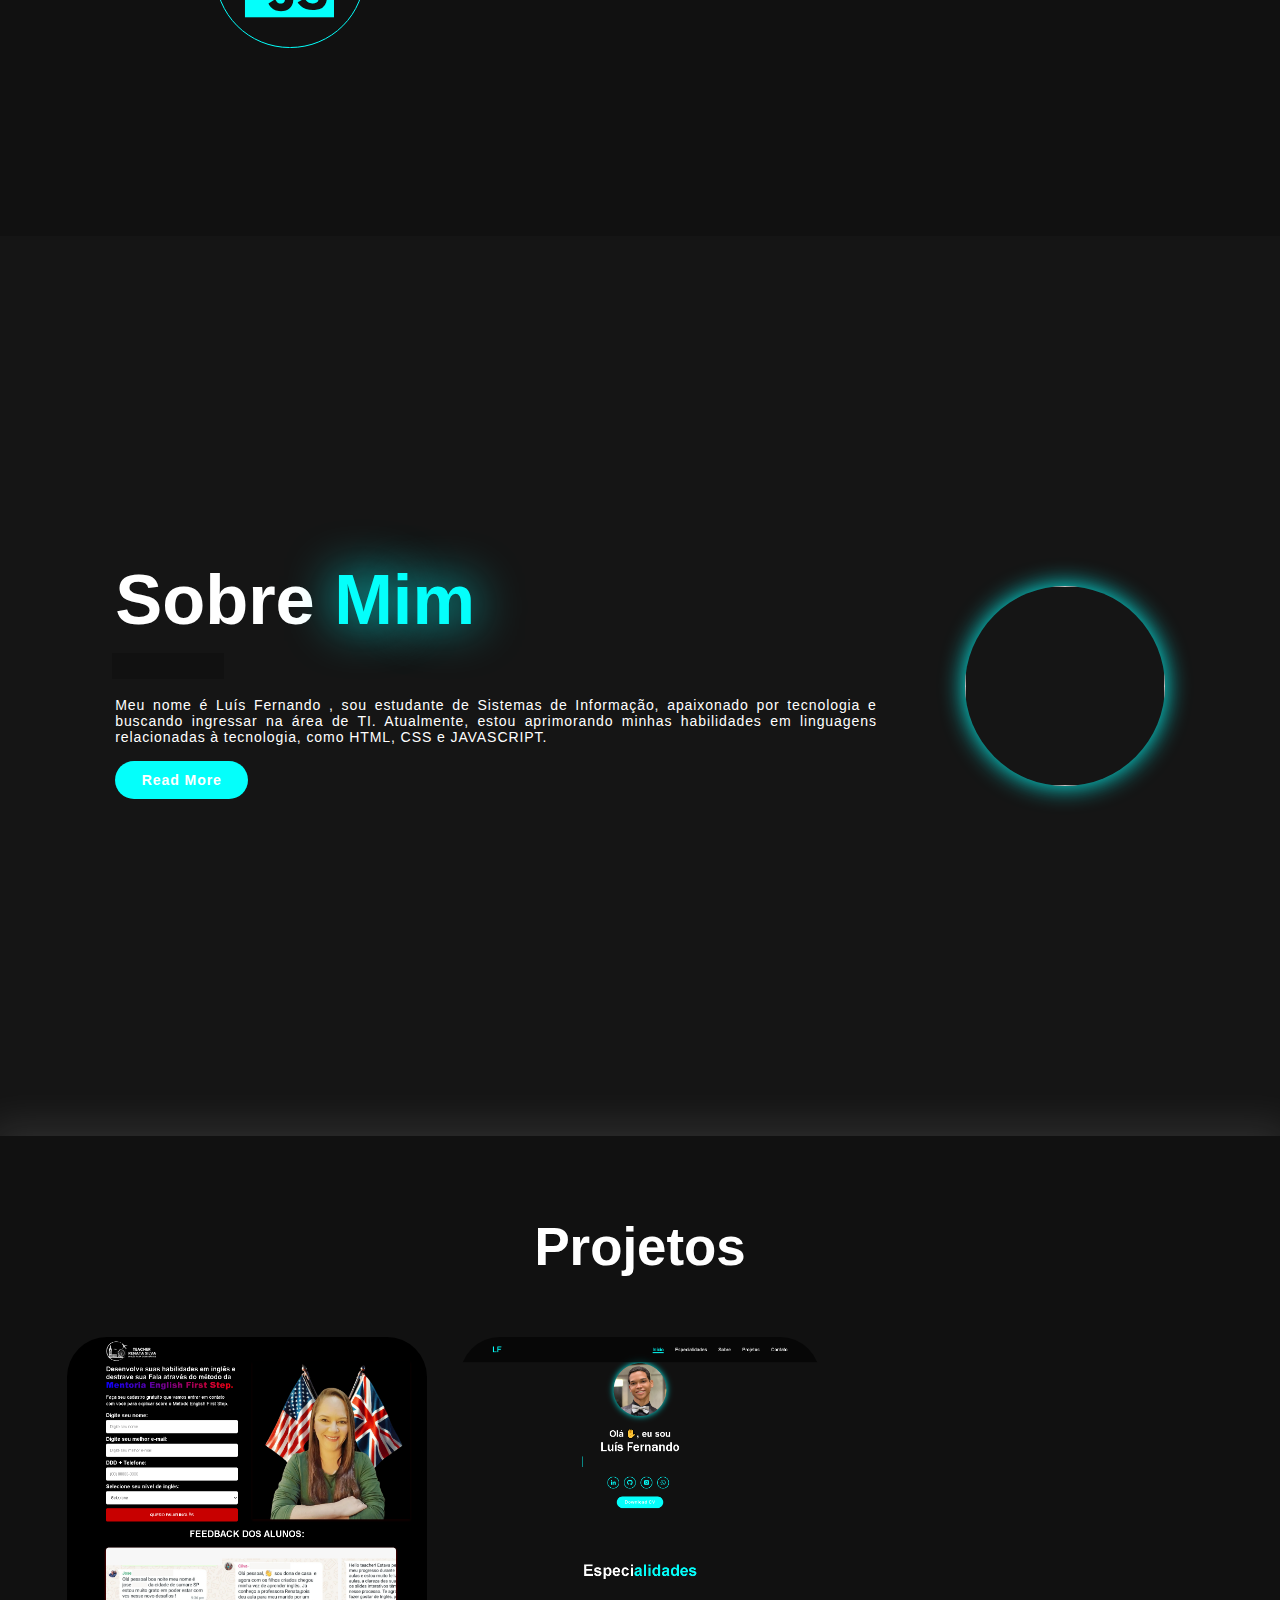
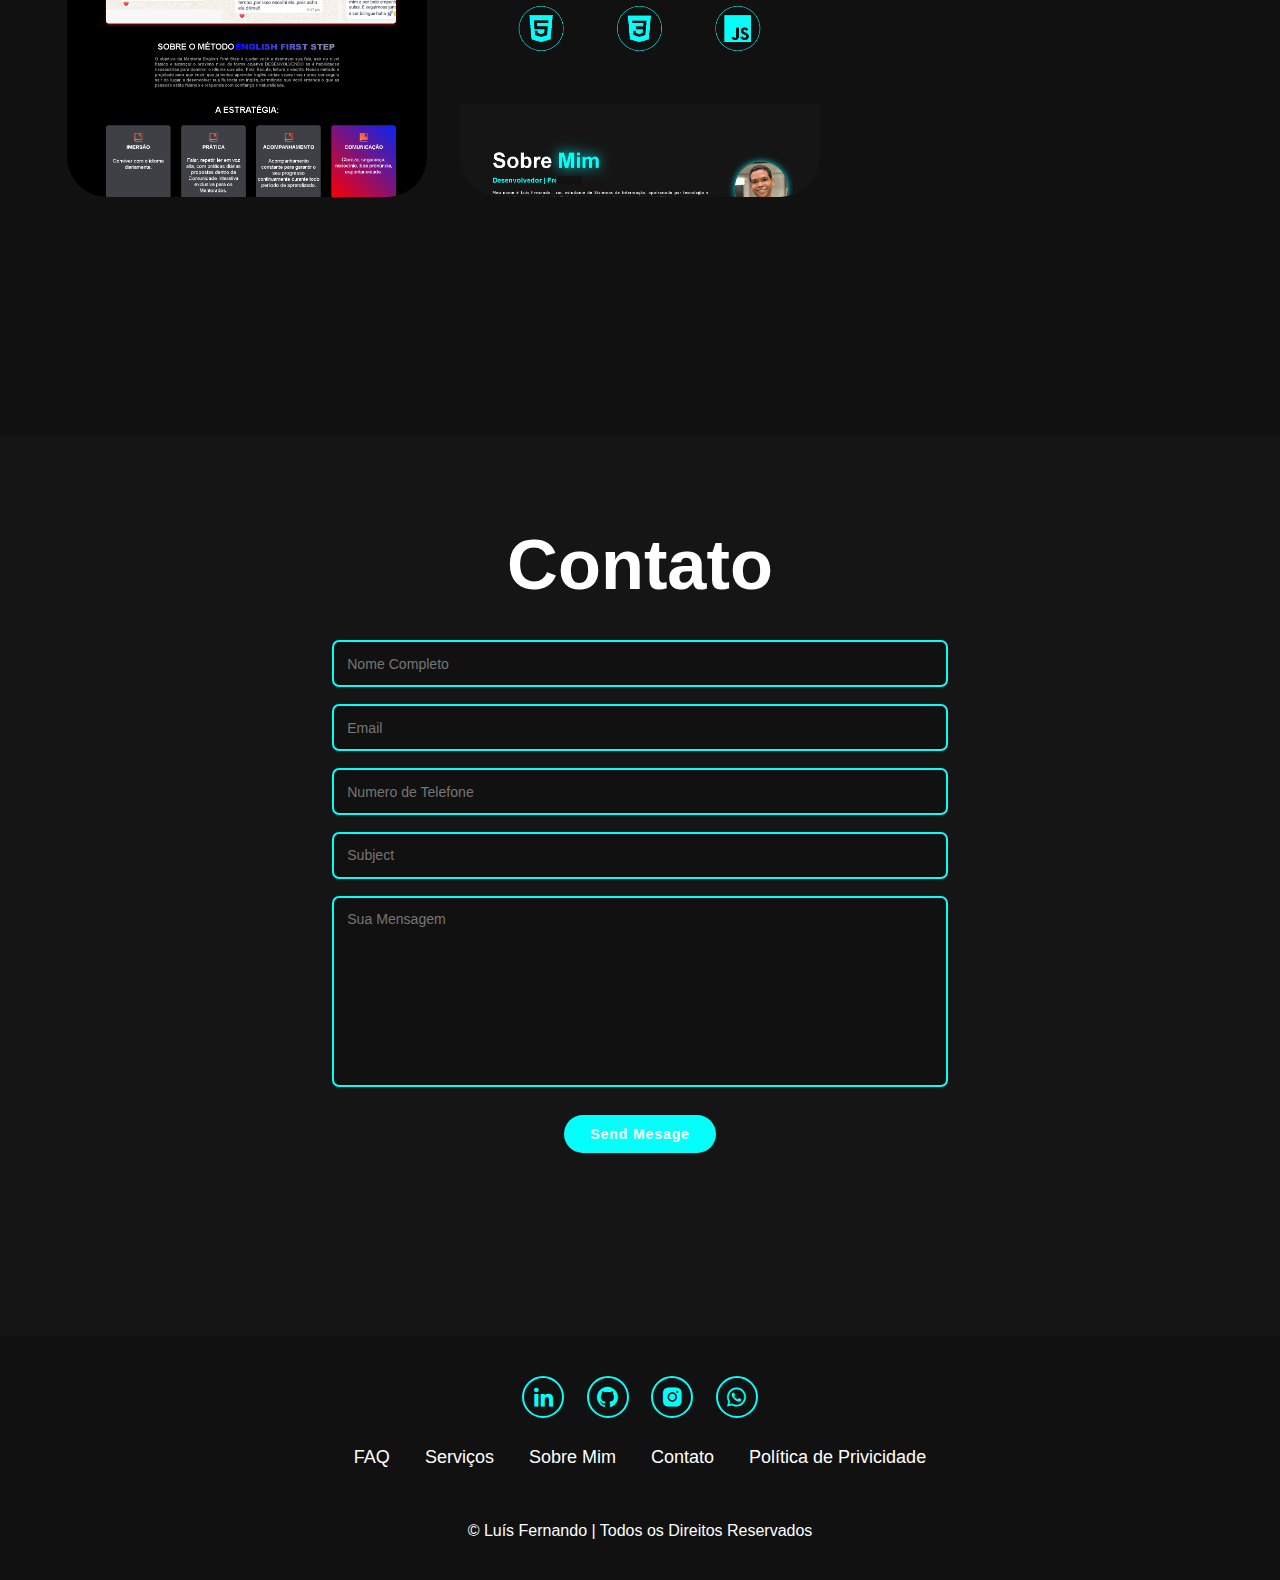
==== commit a087c30d: "Portifolio" ====
--- a/index.html
+++ b/index.html
@@ -16,7 +16,7 @@
             <a href="#home" class="active">Início</a>
             <a href="#especialidades">Especialidades</a>
             <a href="#about">Sobre</a>
-            <a href="#services">Projetos</a>
+            <a href="#portifolio">Projetos</a>
             <a href="#contact">Contato</a>
         </nav>
        
@@ -38,7 +38,9 @@
          
 
             <div class="social-icons">
-                <a href="www.linkedin.com/in/luís-fernando-gonçalves-mendes-1a5b4b260"><i class='bx bxl-linkedin'></i></a>
+                <a href="www.linkedin.com/in/
+                luís-fernando-1a5b4b260
+                "><i class='bx bxl-linkedin'></i></a>
                 <a href="https://github.com/LuisDev05?tab=repositories"><i class='bx bxl-github' ></i></a>
                 <a href="#"><i class='bx bxl-instagram-alt' ></i></a>
                 <a href="#"><i class='bx bxl-whatsapp' ></i></a>
@@ -70,60 +72,21 @@
         </div>
     </section>
                     
-    <section class="services" id="services">
-        <br><h2 class="heading"> Projetos</h2></br>
-        <div class="services-container">
-            <div class="services-box">
-                <div class="services-info">
-                    <h4>Graphic Design</h4>
-                    <p>Lorem, ipsum dolor sit amet consectetur adipisicing elit. Libero nemo mollitia commodi ullam hic quae laboriosam aliquid labore nisi cupiditate. Facere facilis nam harum deserunt voluptas optio. Nulla, quidem minima.</p>
+    <section class="portifolio" id="portifolio">
+        <div class="interface">
+            <h2 class="heading">Projetos</h2>
+            <div class="flex">
+                <div class="img-port" style="background-image: url(./components/img/english.png);">
+                    <div class="overlay">Mentoria de Inglês</div>
                 </div>
-            </div>
-        </div>
 
-        <div class="services-container">
-            <div class="services-box">
-                <div class="services-info">
-                    <h4>FrontEnd Development</h4>
-                    <p>Lorem ipsum dolor sit amet consectetur, adipisicing elit. Eos facere reprehenderit impedit voluptate vero omnis quis qui a illum. Possimus consequatur fuga quaerat autem consequuntur, aspernatur neque dolor. Cum, quos?</p>
+                <div class="img-port" style="background-image: url(./components/img/portifolio.png);">
+                    <div class="overlay">Portifolio</div>
                 </div>
-            </div>
-        </div>
 
-        <div class="services-container">
-            <div class="services-box">
-                <div class="services-info">
-                    <h4>UI / UX Design</h4>
-                    <p>Lorem ipsum dolor sit amet consectetur, adipisicing elit. Eos facere reprehenderit impedit voluptate vero omnis quis qui a illum. Possimus consequatur fuga quaerat autem consequuntur, aspernatur neque dolor. Cum, quos?</p>
+                <div class="img-port" style="background-image: url(./components/img/parallax.png);">
+                    <div class="overlay">Parallax</div>
                 </div>
-            </div>
-        </div>
-
-        <div class="services-container">
-            <div class="services-box">
-                <div class="services-info">
-                    <h4>Content Managment</h4>
-                    <p>Lorem ipsum dolor sit amet consectetur, adipisicing elit. Eos facere reprehenderit impedit voluptate vero omnis quis qui a illum. Possimus consequatur fuga quaerat autem consequuntur, aspernatur neque dolor. Cum, quos?</p>
-                </div>
-            </div>
-        </div>
-
-        <div class="services-container">
-            <div class="services-box">
-                <div class="services-info">
-                    <h4>Testing</h4>
-                    <p>Lorem ipsum dolor sit amet consectetur, adipisicing elit. Eos facere reprehenderit impedit voluptate vero omnis quis qui a illum. Possimus consequatur fuga quaerat autem consequuntur, aspernatur neque dolor. Cum, quos?</p>
-                </div>
-            </div>
-        </div>
-
-        <div class="services-container">
-            <div class="services-box">
-                <div class="services-info">
-                    <h4>Mobile App Development</h4>
-                    <p>Lorem ipsum dolor sit amet consectetur, adipisicing elit. Eos facere reprehenderit impedit voluptate vero omnis quis qui a illum. Possimus consequatur fuga quaerat autem consequuntur, aspernatur neque dolor. Cum, quos?</p>
-                </div>
-            </div>
         </div>
     </section>
 
--- a/style.css
+++ b/style.css
@@ -339,58 +339,61 @@
     width: 50px;
 }
 
-.services{
-    background-color: var(--bg-color);
-    color: #fff;
-}
-
-.services h2{
-    margin-bottom: 5rem;
-    color: #fff;
-}
-
-.services{
-    display: grid;
-    grid-template-columns: repeat(3,1fr);
-    align-items: center;
-    gap: 2.5rem;
-}
-
-.services-box{
-    background-color: var(--main-color);
-    color: #000;
-    height: 250px;
-    margin-bottom: 20px;
-    border-radius: 3rem;
+.portifolio{
+    padding: 80px 4%;
+    box-shadow: 0 0 40px 10px #ffffff1d;
+}
+
+.portifolio .flex{
+    display: flex;
+    justify-content: space-around;
+    align-items: center;
+}
+
+.img-port{
+    width: 360px;
+    height: 460px;
+    background-size: cover;
+    background-position: 100% 0%;
+    transition: 8s;
     cursor: pointer;
-    transition: 0.3s ease-in-out;
-}
-
-.services-box:hover{
-    background: rgb(0, 0, 0);
-    color: var(--main-color);
-    transform: scale(1.03);
-}
-
-.services-box .services-info{
+    border-radius: 40px;
+    position: relative;
+}
+
+.img-port:hover{
+    background-position: 100% 100%;
+}
+
+.overlay{
+    position: absolute;
+    top: 0;
+    left: 0;
+    width: 100%;
+    height: 100%;
+    background-color: #000000a1;
+    border-radius: 40px;
     display: flex;
-    flex-direction: column;
-    text-align: left;
-    max-height: 200px;
-    justify-content: center;
-    align-items: baseline;
-    padding: 5rem;
-}
-
-.services-info h4{
-    font-size: 2.5rem;
-    font-weight: 500;
-    margin-bottom: 1rem;
-}
-
-.services-info p{
-    font-size: 1.6rem;
-}
+    align-items: center;
+    justify-content: center;
+    font-size: 24px;
+    font-weight: 600;
+    color: #fff;
+    opacity: 0;
+    transition: .5s;
+}
+
+.interface h2{
+    text-align: center;
+    font-size: 6rem;
+    margin-bottom: 60px;
+}
+
+.overlay:hover{
+    opacity: 1;
+    box-shadow: 0 0 20px var(--main-color);
+}
+
 
 .contact{
     background-color: var(--second-bg-color);
@@ -588,14 +591,17 @@
     .about-img{
         display: none;   
     }
-    .services h2{
-        margin-bottom: 3rem;
-    }
-    .services h4{
-        margin-top: 3rem;
-    }
-    .services-container{
-        grid-template-columns: repeat(1,1fr);
+    .portifolio{
+        padding: 80px 8%;
+    }
+    .img-port{
+        width: 100%;
+        max-width: 360px;
+        margin: 0 auto;
+        margin-top: 50px;
+    }
+    .portifolio .flex{
+        display: block;
     }
 }
 
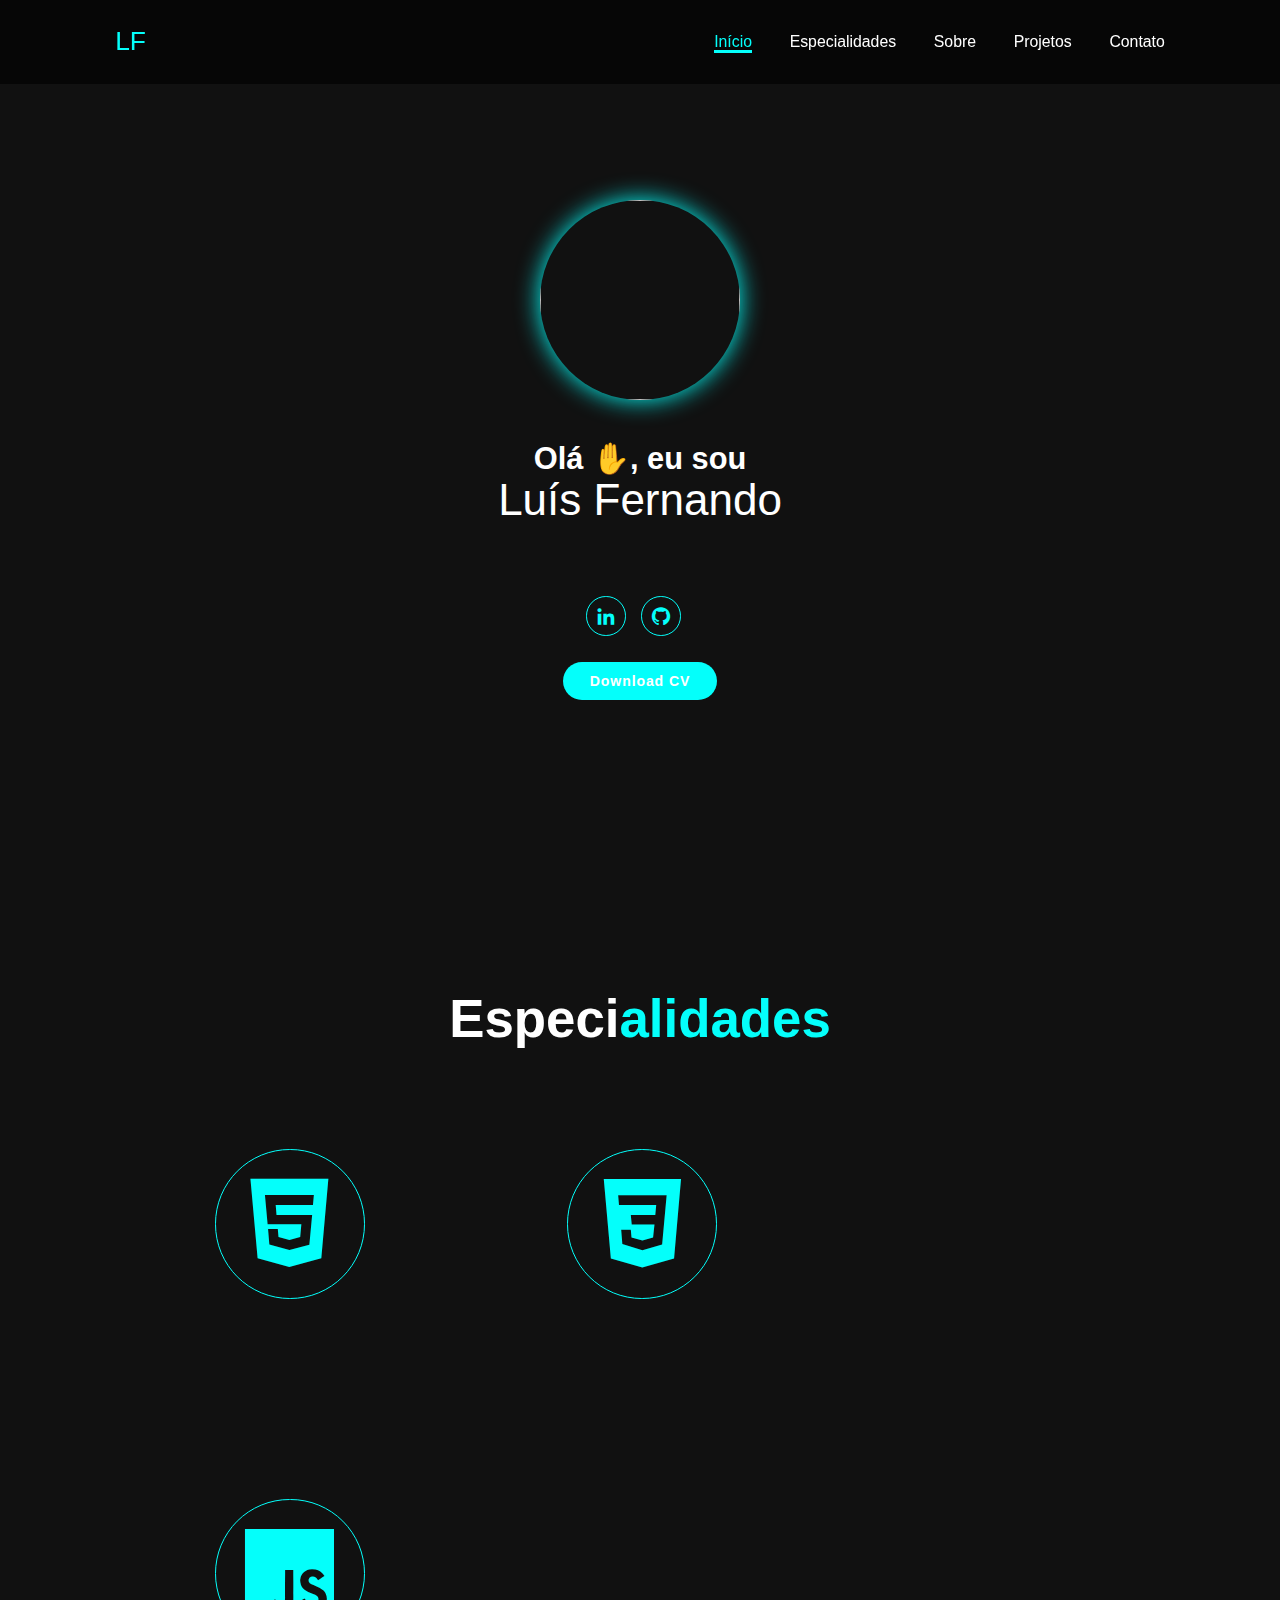
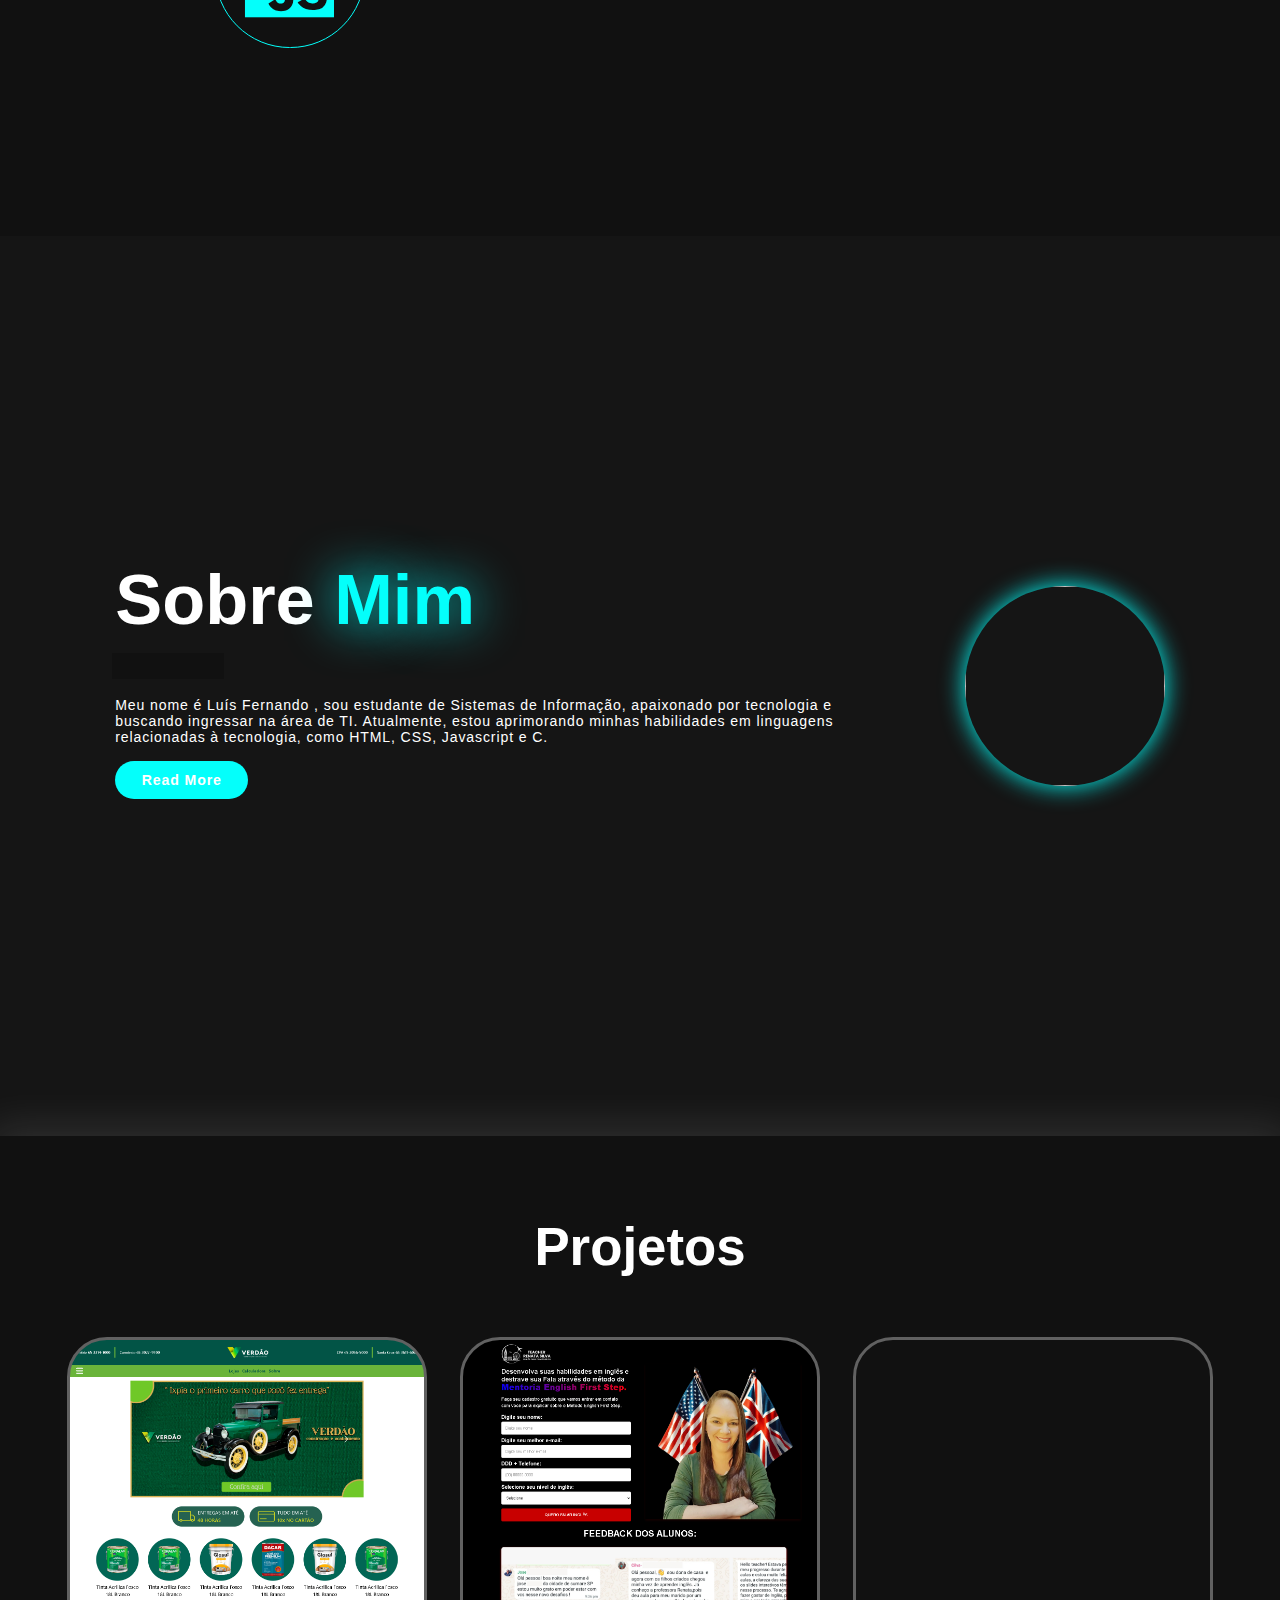
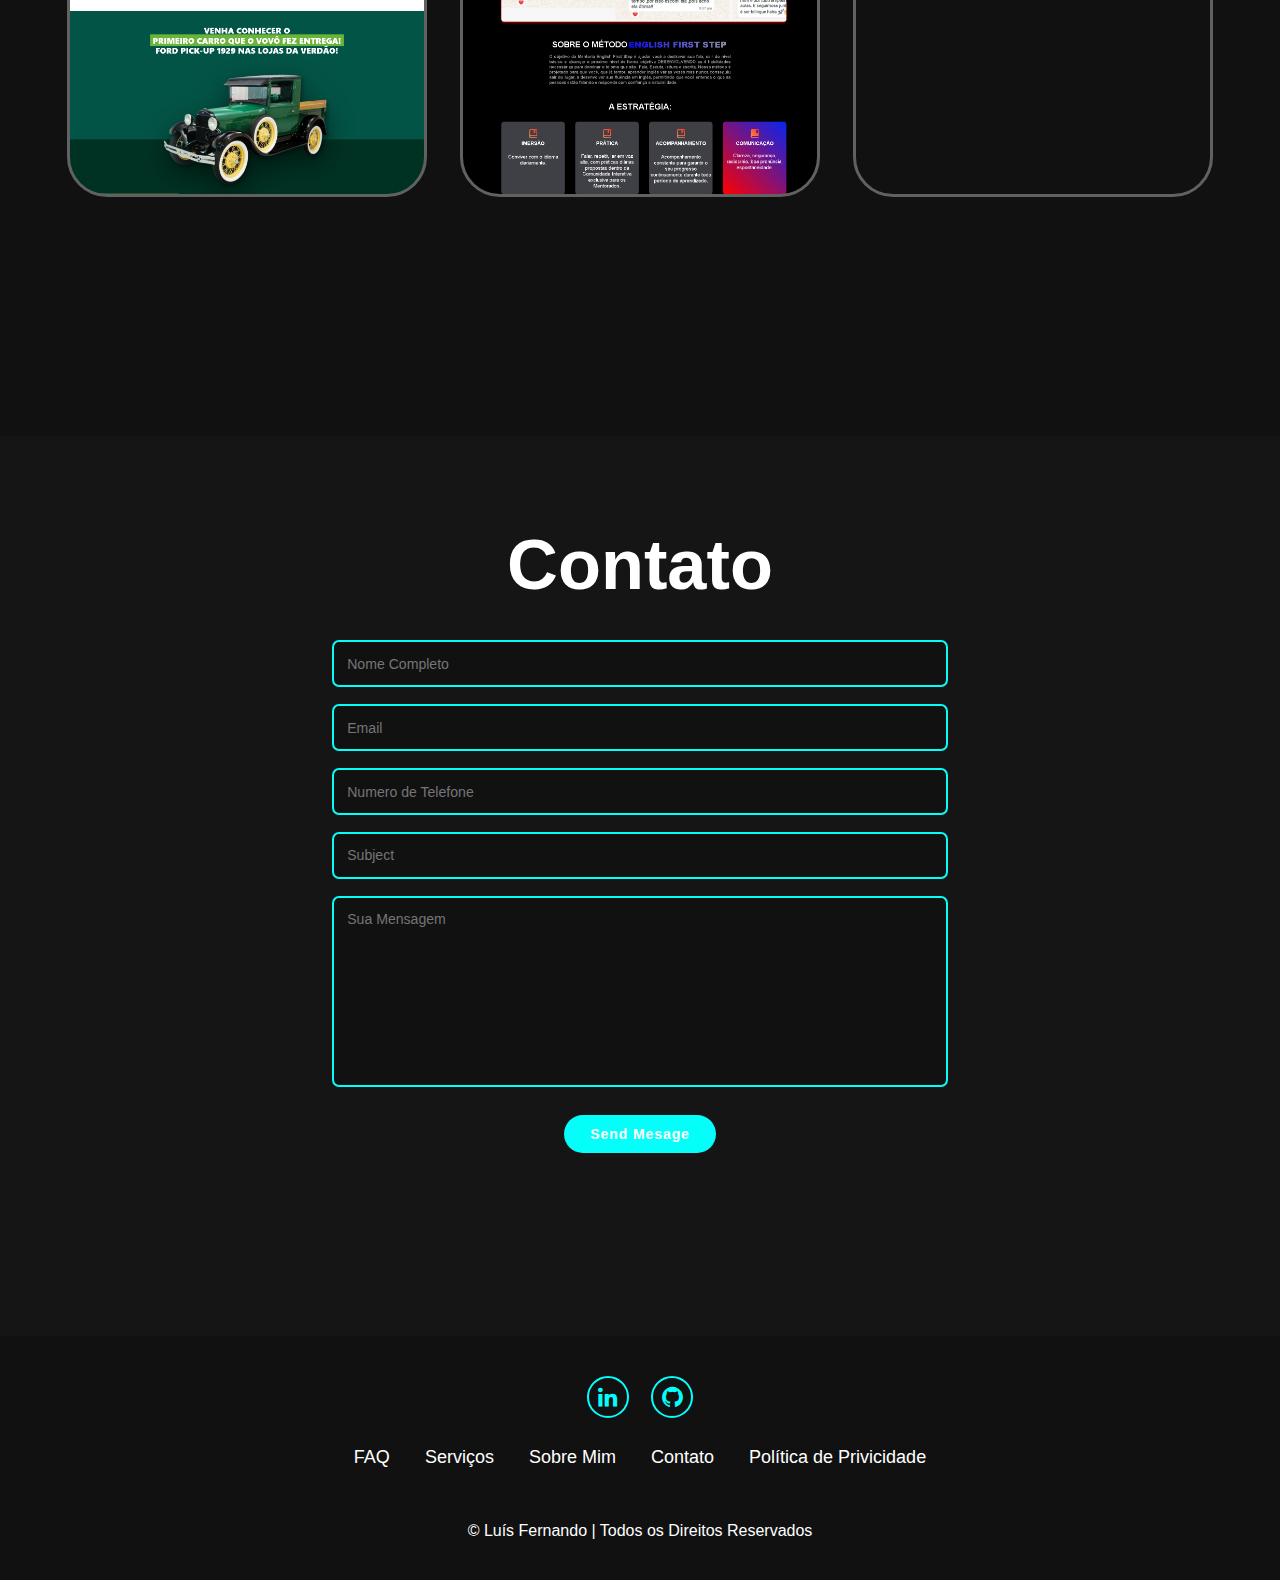
==== commit 0e923f86: "Portifólio Pessoal" ====
--- a/index.html
+++ b/index.html
@@ -38,14 +38,10 @@
          
 
             <div class="social-icons">
-                <a href="www.linkedin.com/in/
-                luís-fernando-1a5b4b260
-                "><i class='bx bxl-linkedin'></i></a>
+                <a href="https://www.linkedin.com/in/lu%C3%ADs-fernando-1a5b4b260/"><i class='bx bxl-linkedin'></i></a>
                 <a href="https://github.com/LuisDev05?tab=repositories"><i class='bx bxl-github' ></i></a>
-                <a href="#"><i class='bx bxl-instagram-alt' ></i></a>
-                <a href="#"><i class='bx bxl-whatsapp' ></i></a>
             </div>
-            <a href="#" class="btn">Download CV</a>
+            <a href="./components/img/Curriculo_Luis_Fernando.pdf" download="Curriculo_Luis_Fernando.pdf" class="btn">Download CV</a>
         </div>
         
     </section>
@@ -63,7 +59,7 @@
             <h3 class="text-animation">
                 <span></span>
             </h3>
-            <p>Meu nome é Luís Fernando , sou estudante de Sistemas de Informação, apaixonado por tecnologia e buscando ingressar na área de TI. Atualmente, estou aprimorando minhas habilidades em linguagens relacionadas à tecnologia, como HTML, CSS e JAVASCRIPT.
+            <p>Meu nome é Luís Fernando , sou estudante de Sistemas de Informação, apaixonado por tecnologia e buscando ingressar na área de TI. Atualmente, estou aprimorando minhas habilidades em linguagens relacionadas à tecnologia, como HTML, CSS, Javascript e C.
                 <br><br>
             <a href="#" class="btn"> Read More</a>
         </div>
@@ -76,12 +72,13 @@
         <div class="interface">
             <h2 class="heading">Projetos</h2>
             <div class="flex">
+
+                <div class="img-port" style="background-image: url(./components/img/verdao.png);">
+                    <div class="overlay">Verdão</div>
+                </div>
+
                 <div class="img-port" style="background-image: url(./components/img/english.png);">
                     <div class="overlay">Mentoria de Inglês</div>
-                </div>
-
-                <div class="img-port" style="background-image: url(./components/img/portifolio.png);">
-                    <div class="overlay">Portifolio</div>
                 </div>
 
                 <div class="img-port" style="background-image: url(./components/img/parallax.png);">
@@ -115,8 +112,6 @@
         <div class="social">
             <a href="https://www.linkedin.com/in/lu%C3%ADs-fernando-gon%C3%A7alves-mendes-1a5b4b260/"><i class='bx bxl-linkedin'></i></a>
             <a href="https://github.com/LuisDev05?tab=repositories"><i class='bx bxl-github' ></i></a>
-                <a href="#"><i class='bx bxl-instagram-alt' ></i></a>
-                <a href="#"><i class='bx bxl-whatsapp' ></i></a>
         </div>
 
         <ul class="list">
--- a/style.css
+++ b/style.css
@@ -322,7 +322,7 @@
     font-family: 'Franklin Gothic Medium', 'Arial Narrow', Arial, sans-serif;
     font-size: 1.6rem;
     margin: 2rem 0 3rem;
-    text-align: justify;
+    text-align: start;
     letter-spacing: 0.1rem;
 }
 
@@ -358,6 +358,7 @@
     transition: 8s;
     cursor: pointer;
     border-radius: 40px;
+    border: 3px solid rgb(97, 97, 97);
     position: relative;
 }
 
@@ -572,7 +573,7 @@
     }
     .home-content h2{
         font-size: 4.5rem;
-        font-weight: 100;
+        font-weight: 400;
     }
     .home-content img{
         width: 52vw;
